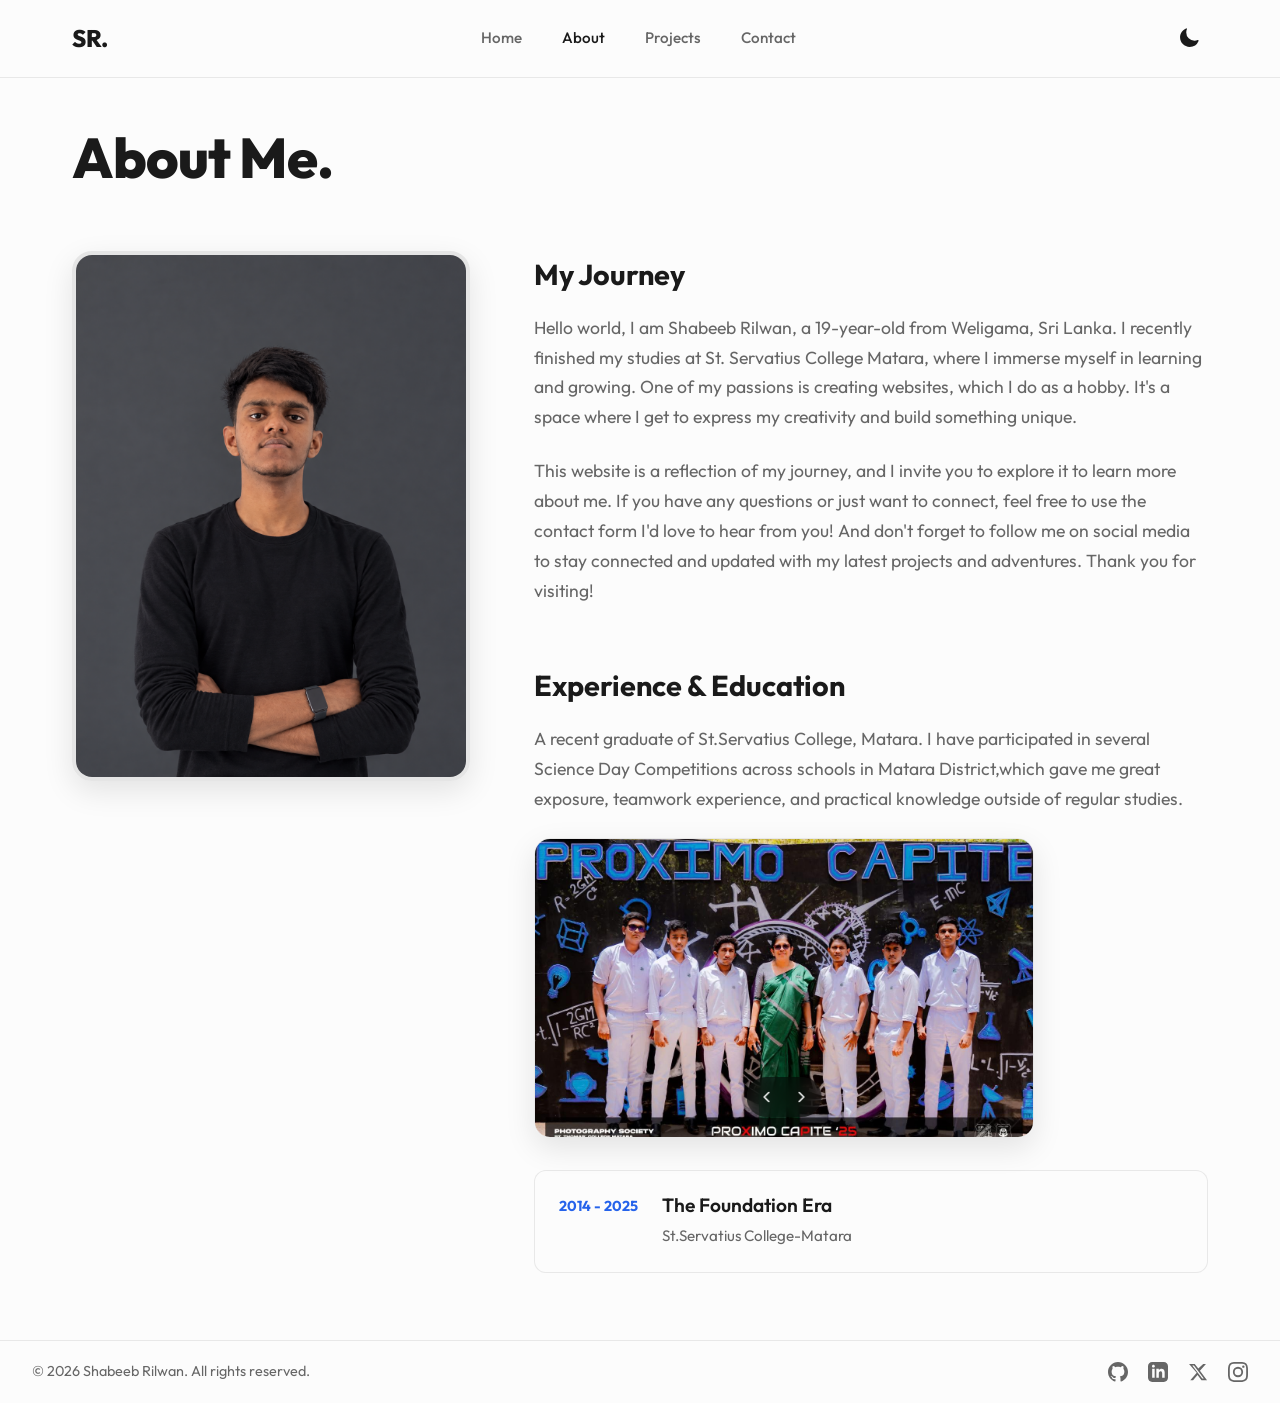
==== about.html @ 1819f598 "Update about.html" ====
<!doctype html>
<html lang="en" data-theme="dark">
  <head>
    <meta charset="UTF-8" />
    <meta name="viewport" content="width=device-width, initial-scale=1" />
    <title>About | Shabeeb</title>

    <!-- SEO -->
    <meta name="description" content="Learn about Alex Rivera — a full-stack developer and UX designer with a background in computer science, user experience, and product development." />
    <meta name="author" content="shabeeb" />
    <meta name="robots" content="index, follow" />
    <link rel="canonical" href="https://your-username.github.io/portfolio/about.html" />

    <!-- Open Graph -->
    <meta property="og:title" content="About " />
    <meta property="og:description" content="Learn about Alex Rivera — a full-stack developer and UX designer with a background in computer science and product development." />
    <meta property="og:type" content="website" />
    <meta property="og:url" content="https://your-username.github.io/portfolio/about.html" />

    <!-- Fonts -->
    <link rel="preconnect" href="https://fonts.googleapis.com" />
    <link rel="preconnect" href="https://fonts.gstatic.com" crossorigin />
    <link href="https://fonts.googleapis.com/css2?family=Outfit:wght@300;400;500;600;700;800&display=swap" rel="stylesheet" />

    <!-- Stylesheet -->
    <link rel="stylesheet" href="styles.css" />
  </head>
  <body>
    <nav class="navbar" id="navbar">
      <div class="nav-container">
        <a href="index.html" class="nav-brand">SR.</a>

        <div class="nav-links" id="nav-links">
          <a href="index.html" class="active">Home</a>
          <a href="about.html">About</a>
          <a href="projects.html">Projects</a>
          
          <a href="contact.html">Contact</a>
        </div>

        <div class="nav-controls">
          <button class="theme-toggle" id="theme-toggle" aria-label="Toggle Theme">
            <svg id="theme-icon" xmlns="http://www.w3.org/2000/svg" viewBox="0 0 24 24">
              <path
                d="M12 2.25a.75.75 0 0 1 .75.75v2.25a.75.75 0 0 1-1.5 0V3a.75.75 0 0 1 .75-.75ZM7.5 12a4.5 4.5 0 1 1 9 0 4.5 4.5 0 0 1-9 0ZM18.894 6.166a.75.75 0 0 0-1.06-1.06l-1.591 1.59a.75.75 0 1 0 1.06 1.061l1.591-1.59ZM21.75 12a.75.75 0 0 1-.75.75h-2.25a.75.75 0 0 1 0-1.5H21a.75.75 0 0 1 .75.75ZM17.834 18.894a.75.75 0 0 0 1.06-1.06l-1.59-1.591a.75.75 0 1 0-1.061 1.06l1.59 1.591ZM12 18.75a.75.75 0 0 1 .75.75V21a.75.75 0 0 1-1.5 0v-1.5a.75.75 0 0 1 .75-.75ZM6.166 18.894a.75.75 0 0 1-1.06-1.06l1.59-1.591a.75.75 0 1 1 1.061 1.06l-1.59 1.591ZM2.25 12a.75.75 0 0 1 .75-.75H5.25a.75.75 0 0 1 0 1.5H3a.75.75 0 0 1-.75-.75ZM6.166 6.166a.75.75 0 0 1 1.06-1.06l1.59 1.591a.75.75 0 1 1-1.061 1.06l-1.59-1.591Z"
              />
            </svg>
          </button>

          <button class="mobile-toggle" id="mobile-toggle" aria-label="Toggle Menu">
            <svg xmlns="http://www.w3.org/2000/svg" width="24" height="24" fill="none" viewBox="0 0 24 24" stroke="currentColor" stroke-width="2">
              <path stroke-linecap="round" stroke-linejoin="round" d="M4 6h16M4 12h16m-7 6h7" />
            </svg>
          </button>
        </div>
      </div>
    </nav>

    <main class="page-main">
      <div class="page-container">
        <h1 class="page-title">About Me.</h1>

        <div class="about-grid">
          <div class="about-image-col">
            <div class="image-stack">
              <img src="shabeeb.png" alt="shabeeb" class="stack-img main-img" loading="lazy" />
            </div>
          </div>

          <div class="about-text-col">
            <h2 class="section-heading">My Journey</h2>
            <p class="section-text">Hello world, I am Shabeeb Rilwan, a 19-year-old from Weligama, Sri Lanka. I recently finished my studies at St. Servatius College Matara, where I immerse myself in learning and growing. One of my passions is creating websites, which I do as a hobby. It's a space where I get to express my creativity and build something unique.</p>
            <p class="section-text"> This website is a reflection of my journey, and I invite you to explore it to learn more about me. If you have any questions or just want to connect, feel free to use the contact form I'd love to hear from you!
              And don't forget to follow me on social media to stay connected and updated with my latest projects and adventures. Thank you for visiting!</p>

            <h2 class="section-heading mt-2">Experience &amp; Education</h2>
            <p class="section-text">A recent graduate of St.Servatius College, Matara. I have participated in several Science Day Competitions across schools in Matara District,which gave me great exposure, teamwork experience, and practical knowledge outside of regular studies.</p>

            <div class="carousel" id="carousel">
              <div class="carousel-slides" id="carousel-slides">
                <img src="scl01.jpg" alt="Modern tech office workspace" class="carousel-slide" loading="lazy" />
                <img src="scl02.jpg" alt="Team collaboration and brainstorming" class="carousel-slide" loading="lazy" />
          
                
              </div>
              <div class="carousel-controls">
                <button class="carousel-btn" id="prev" aria-label="Previous Slide">
                  <svg xmlns="http://www.w3.org/2000/svg" width="24" height="24" viewBox="0 0 24 24" fill="none" stroke="currentColor" stroke-width="2" stroke-linecap="round" stroke-linejoin="round" data-lucide="chevron-left" aria-hidden="true" style="width: 18px; height: 18px" class="lucide lucide-chevron-left"><path d="m15 18-6-6 6-6"></path></svg>
                </button>
                <button class="carousel-btn" id="next" aria-label="Next Slide">
                  <svg xmlns="http://www.w3.org/2000/svg" width="24" height="24" viewBox="0 0 24 24" fill="none" stroke="currentColor" stroke-width="2" stroke-linecap="round" stroke-linejoin="round" data-lucide="chevron-right" aria-hidden="true" style="width: 18px; height: 18px" class="lucide lucide-chevron-right"><path d="m9 18 6-6-6-6"></path></svg>
                </button>
              </div>
            </div>

            <div class="experience-list">
              <div class="exp-item">
                <span class="exp-year">2014 - 2025</span>
                <div class="exp-details">
                  <h3>The Foundation Era</h3>
                  <p>St.Servatius College-Matara</p>
                </div>
              </div>
              
            </div>

           
        </div>
      </div>
    </main>

    <footer>
      <div class="footer-left">&copy; <span id="year">2026</span> Shabeeb Rilwan. All rights reserved.</div>
      <div class="socials">
        <a href="https://github.com/your-username" target="_blank" rel="noopener noreferrer" aria-label="GitHub">
          <svg xmlns="http://www.w3.org/2000/svg" width="20" height="20" viewBox="0 0 24 24" fill="currentColor">
            <path
              d="M12 0c-6.626 0-12 5.373-12 12 0 5.302 3.438 9.8 8.207 11.387.599.111.793-.261.793-.577v-2.234c-3.338.726-4.033-1.416-4.033-1.416-.546-1.387-1.333-1.756-1.333-1.756-1.089-.745.083-.729.083-.729 1.205.084 1.839 1.237 1.839 1.237 1.07 1.834 2.807 1.304 3.492.997.107-.775.418-1.305.762-1.604-2.665-.305-5.467-1.334-5.467-5.931 0-1.311.469-2.381 1.236-3.221-.124-.303-.535-1.524.117-3.176 0 0 1.008-.322 3.301 1.23.957-.266 1.983-.399 3.003-.404 1.02.005 2.047.138 3.006.404 2.291-1.552 3.297-1.23 3.297-1.23.653 1.653.242 2.874.118 3.176.77.84 1.235 1.911 1.235 3.221 0 4.609-2.807 5.624-5.479 5.921.43.372.823 1.102.823 2.222v3.293c0 .319.192.694.801.576 4.765-1.589 8.199-6.086 8.199-11.386 0-6.627-5.373-12-12-12z"
            />
          </svg>
        </a>
        <a href="https://www.linkedin.com/in/your-username/" target="_blank" rel="noopener noreferrer" aria-label="LinkedIn">
          <svg xmlns="http://www.w3.org/2000/svg" width="20" height="20" viewBox="0 0 24 24" fill="currentColor"><path d="M19 0h-14c-2.761 0-5 2.239-5 5v14c0 2.761 2.239 5 5 5h14c2.762 0 5-2.239 5-5v-14c0-2.761-2.238-5-5-5zm-11 19h-3v-11h3v11zm-1.5-12.268c-.966 0-1.75-.79-1.75-1.764s.784-1.764 1.75-1.764 1.75.79 1.75 1.764-.783 1.764-1.75 1.764zm13.5 12.268h-3v-5.604c0-3.368-4-3.113-4 0v5.604h-3v-11h3v1.765c1.396-2.586 7-2.777 7 2.476v6.759z" /></svg>
        </a>
        <a href="https://twitter.com/your-username" target="_blank" rel="noopener noreferrer" aria-label="Twitter / X">
          <svg xmlns="http://www.w3.org/2000/svg" width="20" height="20" viewBox="0 0 24 24" fill="currentColor"><path d="M18.244 2.25h3.308l-7.227 8.26 8.502 11.24H16.17l-4.714-6.231-5.401 6.231H2.741l7.73-8.835L1.254 2.25H8.08l4.259 5.622 5.905-5.622Zm-1.161 17.52h1.833L7.084 4.126H5.117z" /></svg>
        </a>
        <a href="https://instagram.com/shabeeb_.x26" target="_blank" rel="noopener noreferrer" aria-label="Instagram">
          <svg xmlns="http://www.w3.org/2000/svg" width="20" height="20" viewBox="0 0 24 24" fill="currentColor">
            <path
              d="M12 2.163c3.204 0 3.584.012 4.85.07 3.252.148 4.771 1.691 4.919 4.919.058 1.265.069 1.645.069 4.849 0 3.205-.012 3.584-.069 4.849-.149 3.225-1.664 4.771-4.919 4.919-1.266.058-1.644.07-4.85.07-3.204 0-3.584-.012-4.849-.07-3.26-.149-4.771-1.699-4.919-4.92-.058-1.265-.07-1.644-.07-4.849 0-3.204.013-3.583.07-4.849.149-3.227 1.664-4.771 4.919-4.919 1.266-.057 1.645-.069 4.849-.069zM12 0C8.741 0 8.333.014 7.053.072 2.695.272.273 2.69.073 7.052.014 8.333 0 8.741 0 12c0 3.259.014 3.668.072 4.948.2 4.358 2.618 6.78 6.98 6.98C8.333 23.986 8.741 24 12 24c3.259 0 3.668-.014 4.948-.072 4.354-.2 6.782-2.618 6.979-6.98.059-1.28.073-1.689.073-4.948 0-3.259-.014-3.667-.072-4.947-.196-4.354-2.617-6.78-6.979-6.98C15.668.014 15.259 0 12 0zm0 5.838a6.162 6.162 0 1 0 0 12.324 6.162 6.162 0 0 0 0-12.324zM12 16a4 4 0 1 1 0-8 4 4 0 0 1 0 8zm6.406-11.845a1.44 1.44 0 1 0 0 2.881 1.44 1.44 0 0 0 0-2.881z"
            />
          </svg>
        </a>
      </div>
    </footer>

    <script src="scripts.js"></script>
  </body>
</html>
---- styles.css ----
:root {
  /* Light Theme */
  --bg-color: #fcfcfc;
  --text-main: #1a1a1a;
  --text-muted: #666666;
  --accent: #2563eb;
  --nav-bg: rgba(252, 252, 252, 0.85);
  --nav-border: rgba(0, 0, 0, 0.08);
  --card-bg: #fff;
  --btn-bg: #1a1a1a;
  --btn-text: #ffffff;
  --btn-hover: #333333;
  --btn-sec-bg: transparent;
  --btn-sec-text: #1a1a1a;
  --btn-sec-border: #e5e5e5;
  --btn-sec-hover: #f5f5f5;
}

[data-theme="dark"] {
  /* Dark Theme */
  --bg-color: #0d0d0d;
  --text-main: #f2f2f2;
  --text-muted: #a1a1aa;
  --accent: #60a5fa;
  --nav-bg: rgba(13, 13, 13, 0.85);
  --nav-border: rgba(255, 255, 255, 0.08);
  --card-bg: #161616;
  --btn-bg: #f2f2f2;
  --btn-text: #0d0d0d;
  --btn-hover: #d4d4d4;
  --btn-sec-bg: transparent;
  --btn-sec-text: #f2f2f2;
  --btn-sec-border: #333333;
  --btn-sec-hover: #1a1a1a;
}

* {
  margin: 0;
  padding: 0;
  box-sizing: border-box;
}

body {
  font-family: "Outfit", sans-serif;
  background-color: var(--bg-color);
  color: var(--text-main);
  line-height: 1.6;
  transition:
    background-color 0.4s ease,
    color 0.4s ease;
  min-height: 100vh;
  display: flex;
  flex-direction: column;
}

::selection {
  background: var(--accent);
  color: #fff;
}

/* Navigation */
.navbar {
  position: sticky;
  top: 0;
  width: 100%;
  background: var(--nav-bg);
  backdrop-filter: blur(12px);
  -webkit-backdrop-filter: blur(12px);
  border-bottom: 1px solid var(--nav-border);
  z-index: 1000;
  transition:
    background 0.4s ease,
    border-color 0.4s ease,
    padding 0.3s ease;
}

.nav-container {
  width: 100%;
  max-width: 1200px;
  margin: 0 auto;
  padding: 1.2rem 2rem;
  display: flex;
  justify-content: space-between;
  align-items: center;
}

.nav-brand {
  font-size: 1.5rem;
  font-weight: 800;
  letter-spacing: -0.5px;
  text-decoration: none;
  color: var(--text-main);
}

.nav-links {
  display: flex;
  gap: 2.5rem;
  align-items: center;
}

.nav-links a {
  text-decoration: none;
  color: var(--text-muted);
  font-weight: 500;
  font-size: 0.95rem;
  transition: color 0.3s ease;
  position: relative;
}

.nav-links a:hover,
.nav-links a.active {
  color: var(--text-main);
}

.nav-controls {
  display: flex;
  align-items: center;
  gap: 1rem;
}

/* Theme Toggle */
.theme-toggle {
  background: none;
  border: none;
  color: var(--text-main);
  cursor: pointer;
  display: flex;
  align-items: center;
  justify-content: center;
  padding: 0.5rem;
  border-radius: 50%;
  transition:
    background-color 0.3s ease,
    transform 0.3s ease;
}

.theme-toggle:hover {
  background-color: var(--nav-border);
  transform: scale(1.05);
}

.theme-toggle svg {
  width: 22px;
  height: 22px;
  fill: currentColor;
}

.mobile-toggle {
  display: none;
  background: none;
  border: none;
  color: var(--text-main);
  cursor: pointer;
  padding: 0.5rem;
}

/* Main Content (Hero) */
main {
  flex: 1;
  display: flex;
  align-items: center;
  justify-content: center;
}

.hero {
  max-width: 1200px;
  padding: 1.2rem 2rem;
  width: 100%;
  display: flex;
  align-items: center;
  justify-content: space-between;
  gap: 4rem;
  text-align: left;
  animation: fadeUp 1s cubic-bezier(0.16, 1, 0.3, 1) forwards;
  opacity: 0;
  transform: translateY(30px);
}

.hero-content {
  flex: 1;
  max-width: 600px;
}

.hero-image-wrapper {
  flex: 1;
  display: flex;
  justify-content: center;
  align-items: center;
  position: relative;
}

.hero-image {
  width: 100%;
  max-width: 400px;
  height: 400px;
  object-fit: cover;
  border-radius: 60% 40% 30% 70% / 60% 30% 70% 40%;
  box-shadow: 0 25px 50px -12px rgba(0, 0, 0, 0.25);
  border: 4px solid var(--btn-sec-border);
  animation: blob-morph 12s ease-in-out infinite;
  transition:
    transform 0.4s ease,
    border-color 0.4s ease;
}

.hero-image:hover {
  transform: translateY(-10px) scale(1.02);
  border-color: var(--accent);
}

@keyframes blob-morph {
  0%,
  100% {
    border-radius: 60% 40% 30% 70% / 60% 30% 70% 40%;
  }
  33% {
    border-radius: 30% 60% 70% 40% / 50% 60% 30% 60%;
  }
  66% {
    border-radius: 73% 27% 41% 59% / 40% 58% 42% 50%;
  }
}

.hero-subtitle {
  font-size: 0.9rem;
  font-weight: 600;
  color: var(--accent);
  margin-bottom: 1rem;
  letter-spacing: 2px;
  text-transform: uppercase;
  display: block;
}

.hero-title {
  font-size: 4.5rem;
  font-weight: 700;
  line-height: 1.1;
  margin-bottom: 1.5rem;
  letter-spacing: -1.5px;
  color: var(--text-main);
}

.hero-desc {
  font-size: 1.25rem;
  color: var(--text-muted);
  max-width: 650px;
  margin-bottom: 2.5rem;
  line-height: 1.7;
}

.hero-actions {
  display: flex;
  gap: 1rem;
  align-items: center;
}

.btn-primary,
.btn-secondary {
  display: inline-flex;
  align-items: center;
  gap: 0.5rem;
  cursor: pointer;
  padding: 0.85rem 2rem;
  border-radius: 50px;
  text-decoration: none;
  font-weight: 600;
  font-size: 1rem;
  transition: all 0.3s ease;
}

.btn-primary {
  background-color: var(--btn-bg);
  color: var(--btn-text);
  border: 1px solid var(--btn-bg);
}

.btn-primary:hover {
  background-color: var(--btn-hover);
  border-color: var(--btn-hover);
  transform: translateY(-2px);
  box-shadow: 0 10px 20px rgba(0, 0, 0, 0.1);
}

.btn-primary svg {
  transition: transform 0.3s ease;
}

.btn-primary:hover svg {
  transform: translateX(5px);
}

.btn-secondary {
  background-color: var(--btn-sec-bg);
  color: var(--btn-sec-text);
  border: 1px solid var(--btn-sec-border);
}

.btn-secondary:hover {
  background-color: var(--btn-sec-hover);
  border-color: var(--text-muted);
  transform: translateY(-2px);
}

/* Footer */
footer {
  padding: 1.2rem 2rem;
  display: flex;
  justify-content: space-between;
  align-items: center;
  border-top: 1px solid var(--nav-border);
  font-size: 0.9rem;
  color: var(--text-muted);
}

.socials {
  display: flex;
  gap: 1.25rem;
}

.socials a {
  color: var(--text-muted);
  transition:
    color 0.3s ease,
    transform 0.3s ease;
  display: flex;
}

.socials a:hover {
  color: var(--text-main);
  transform: translateY(-2px);
}

/* Page Shared Layout */
.page-main {
  padding: 1rem 0;
}

.page-container {
  max-width: 1200px;
  width: 100%;
  margin: 0 auto;
  padding: 1.2rem 2rem;
  animation: fadeUp 1s cubic-bezier(0.16, 1, 0.3, 1) forwards;
  opacity: 0;
  transform: translateY(30px);
}

.page-title {
  font-size: 3.5rem;
  font-weight: 800;
  margin-bottom: 3rem;
  letter-spacing: -1px;
}

.section-heading {
  font-size: 1.8rem;
  font-weight: 700;
  margin-bottom: 1rem;
  color: var(--text-main);
  position: relative;
  display: inline-block;
}

.section-heading.mt-2 {
  margin-top: 2rem;
}

.section-text {
  font-size: 1.1rem;
  color: var(--text-muted);
  margin-bottom: 1.5rem;
  line-height: 1.7;
}

.text-link {
  color: var(--accent);
  text-decoration: none;
  font-weight: 500;
  transition: color 0.3s ease;
}

.text-link:hover {
  color: var(--text-main);
  text-decoration: underline;
}

/* About Page Specific Layout */
.about-grid {
  display: flex;
  gap: 4rem;
  align-items: flex-start;
}

.about-image-col {
  flex: 0 0 35%;
  position: sticky;
  top: 8rem;
}

.about-text-col {
  flex: 1;
}

.image-stack {
  position: relative;
  width: 100%;
  aspect-ratio: 3/4;
}

.stack-img {
  width: 100%;
  height: 100%;
  object-fit: cover;
  border-radius: 20px;
  box-shadow: 0 10px 30px rgba(0, 0, 0, 0.1);
  border: 4px solid var(--btn-sec-border);
  transition: transform 0.3s ease;
}

.stack-img:hover {
  transform: scale(1.02);
}

.experience-list {
  display: flex;
  flex-direction: column;
  gap: 1.5rem;
  margin-top: 1rem;
  margin-bottom: 2rem;
}

.exp-item {
  display: flex;
  gap: 1.5rem;
  padding: 1.5rem;
  background-color: var(--nav-bg);
  border: 1px solid var(--nav-border);
  border-radius: 12px;
  transition:
    transform 0.3s ease,
    box-shadow 0.3s ease;
}

.exp-item:hover {
  transform: translateY(-3px);
  box-shadow: 0 5px 15px rgba(0, 0, 0, 0.05);
  border-color: var(--nav-border);
}

.exp-year {
  font-weight: 700;
  color: var(--accent);
  font-size: 0.9rem;
  white-space: nowrap;
}

.exp-details h3 {
  font-size: 1.2rem;
  font-weight: 600;
  margin-bottom: 0.2rem;
  margin-top: -0.3rem;
  color: var(--text-main);
}

.exp-details p {
  color: var(--text-muted);
  font-size: 0.95rem;
}

/* Projects Page Layout */
.projects-grid {
  display: grid;
  grid-template-columns: repeat(auto-fill, minmax(300px, 1fr));
  gap: 2.5rem;
  margin-top: 1rem;
}

.project-card {
  background: var(--card-bg);
  border: 1px solid var(--nav-border);
  border-radius: 20px;
  overflow: hidden;
  display: flex;
  flex-direction: column;
  box-shadow: 0 3px 6px rgba(0, 0, 0, 0.05);
  transition:
    transform 0.4s ease,
    box-shadow 0.4s ease,
    border-color 0.4s ease;
}

.project-card:hover {
  transform: translateY(-8px);
  box-shadow: 0 15px 35px rgba(0, 0, 0, 0.1);
  border-color: var(--accent);
}

.project-img-wrapper {
  position: relative;
  width: 100%;
  aspect-ratio: 16/10;
  overflow: hidden;
}

.project-img {
  width: 100%;
  height: 100%;
  object-fit: cover;
  transition: transform 0.6s ease;
}

.project-card:hover .project-img {
  transform: scale(1.05);
}

.project-overlay {
  position: absolute;
  top: 0;
  left: 0;
  width: 100%;
  height: 100%;
  background: rgba(0, 0, 0, 0.65);
  display: flex;
  align-items: center;
  justify-content: center;
  opacity: 0;
  transition: opacity 0.3s ease;
  backdrop-filter: blur(2px);
  -webkit-backdrop-filter: blur(2px);
}

.project-card:hover .project-overlay {
  opacity: 1;
}

.overlay-btn {
  background: var(--bg-color);
  color: var(--text-main);
  padding: 0.75rem 1.5rem;
  border-radius: 30px;
  font-weight: 600;
  display: flex;
  align-items: center;
  gap: 0.5rem;
  transform: translateY(20px);
  transition:
    transform 0.3s ease,
    background 0.3s ease,
    color 0.3s ease;
  text-decoration: none;
}

.project-card:hover .overlay-btn {
  transform: translateY(0);
}

.overlay-btn:hover {
  background: var(--accent);
  color: #fff;
}

.project-status-overlay {
  background: rgba(0, 0, 0, 0.5);
  color: #fff;
  padding: 0.75rem 1.5rem;
  border-radius: 30px;
  font-weight: 600;
  transform: translateY(20px);
  transition: transform 0.3s ease;
  display: inline-block;
}

.project-card:hover .project-status-overlay {
  transform: translateY(0);
}

.project-info {
  padding: 1.5rem;
  display: flex;
  flex-direction: column;
  flex: 1;
}

.project-title {
  font-size: 1.4rem;
  font-weight: 700;
  margin-bottom: 0.8rem;
  color: var(--text-main);
  line-height: 1.3;
}

.project-desc {
  font-size: 1rem;
  color: var(--text-muted);
  margin-bottom: 1.5rem;
  flex: 1;
}

.project-tags {
  display: flex;
  flex-wrap: wrap;
  gap: 0.5rem;
  margin-top: auto;
}

.tag {
  background: var(--btn-sec-border);
  border: 1px solid var(--nav-border);
  padding: 0.25rem 0.75rem;
  border-radius: 20px;
  font-size: 0.8rem;
  font-weight: 500;
  color: var(--text-main);
}

/* Carousel */
.carousel {
  position: relative;
  width: 100%;
  max-width: 500px;
  height: 300px;
  border-radius: 16px;
  overflow: hidden;
  box-shadow: 0 10px 30px rgba(0, 0, 0, 0.1);
  margin-bottom: 2rem;
  border: 1px solid var(--nav-border);
}

.carousel-slides {
  position: relative;
  width: 100%;
  height: 100%;
}

.carousel-slide {
  position: absolute;
  inset: 0;
  width: 100%;
  height: 100%;
  object-fit: cover;
  opacity: 0;
  transition: opacity 0.5s ease;
  pointer-events: none;
}

.carousel-slide.active {
  opacity: 1;
  pointer-events: auto;
}

.carousel-controls {
  position: absolute;
  bottom: 20px;
  left: 50%;
  transform: translateX(-50%);
  display: flex;
  gap: 5px;
  z-index: 10;
  background: rgba(0, 0, 0, 0.5);
  padding: 5px;
  border-radius: 50px;
  backdrop-filter: blur(10px);
}

.carousel-btn {
  background: none;
  border: none;
  color: white;
  cursor: pointer;
  display: flex;
  align-items: center;
  justify-content: center;
  width: 30px;
  height: 30px;
  border-radius: 50%;
  transition: all 0.3s ease;
}

.carousel-btn:hover {
  background: rgba(255, 255, 255, 0.2);
}

/* Resume Layout */
.resume-container {
  width: 100%;
  aspect-ratio: 8.5/11;
  max-width: 800px;
  background: var(--nav-bg);
  border: 1px solid var(--nav-border);
  border-radius: 20px;
  overflow: hidden;
  margin: 0 auto 1.5rem;
  box-shadow: 0 15px 35px rgba(0, 0, 0, 0.1);
}

.resume-frame {
  width: 100%;
  height: 100%;
  border: none;
}

.updated-note {
  font-size: 0.9rem;
  color: var(--text-muted);
}

/* Contact Layout */
.contact-page .page-title {
  margin-bottom: 0;
}

.contact-page .section-text {
  margin-bottom: 3rem;
}

.contact-grid {
  display: grid;
  grid-template-columns: 1fr 1fr;
  gap: 4rem;
  align-items: flex-start;
}

.contact-info {
  display: flex;
  flex-direction: column;
}

.info-items {
  display: flex;
  flex-direction: column;
  gap: 1.5rem;
}

.info-item {
  display: flex;
  align-items: center;
  gap: 1.5rem;
  padding: 1.5rem;
  background: var(--nav-bg);
  border: 1px solid var(--nav-border);
  border-radius: 16px;
  text-decoration: none;
  transition:
    transform 0.3s cubic-bezier(0.16, 1, 0.3, 1),
    box-shadow 0.3s ease,
    border-color 0.3s ease;
}

.text-link-card.info-item:hover {
  transform: translateY(-5px);
  box-shadow: 0 15px 35px rgba(0, 0, 0, 0.1);
  border-color: var(--accent);
}

.text-link-card.info-item:hover .info-icon {
  background: var(--accent);
  color: #fff;
}

.info-icon {
  width: 55px;
  height: 55px;
  border-radius: 50%;
  background: var(--btn-sec-border);
  display: flex;
  align-items: center;
  justify-content: center;
  color: var(--accent);
  flex-shrink: 0;
  transition:
    background 0.3s ease,
    color 0.3s ease;
}

.info-details h3 {
  font-size: 1.1rem;
  font-weight: 700;
  margin-bottom: 0.2rem;
  color: var(--text-main);
}

.info-details p {
  color: var(--text-muted);
  font-size: 0.95rem;
}

.contact-card {
  background: var(--card-bg);
  border: 1px solid var(--nav-border);
  border-radius: 20px;
  padding: 2.5rem;
  box-shadow: 0 10px 30px rgba(0, 0, 0, 0.05);
  text-align: left;
}

.form-group {
  margin-bottom: 1.5rem;
}

.form-group label {
  display: block;
  margin-bottom: 0.5rem;
  font-weight: 600;
  color: var(--text-main);
}

.form-control {
  width: 100%;
  padding: 1rem;
  border-radius: 12px;
  border: 1px solid var(--nav-border);
  background: var(--bg-color);
  color: var(--text-main);
  font-family: inherit;
  font-size: 1rem;
  transition:
    border-color 0.3s ease,
    box-shadow 0.3s ease;
}

.form-control:focus {
  outline: none;
  border-color: var(--accent);
  box-shadow: 0 0 0 3px rgba(37, 99, 235, 0.1);
}

.w-100 {
  width: 100%;
  justify-content: center;
}

.form-status {
  margin-top: 1rem;
  text-align: center;
  font-size: 0.95rem;
  font-weight: 500;
}

.form-status.success {
  color: #10b981;
}

.form-status.error {
  color: #ef4444;
}

/* Animations */
@keyframes fadeUp {
  to {
    opacity: 1;
    transform: translateY(0);
  }
}

/* Responsive */
@media (max-width: 992px) {
  .hero {
    flex-direction: column-reverse;
    text-align: center;
    gap: 3rem;
    padding-block: 4rem;
  }

  .hero-content {
    display: flex;
    flex-direction: column;
    align-items: center;
  }

  .hero-actions {
    align-items: center;
  }

  .contact-grid {
    grid-template-columns: 1fr;
    gap: 2.5rem;
  }
}

@media (max-width: 768px) {
  .navbar .nav-container {
    padding: 1rem 5%;
  }

  .nav-links {
    display: flex;
    position: fixed;
    top: 0;
    left: 0;
    width: 100%;
    height: 100vh;
    background: rgba(252, 252, 252, 1);
    flex-direction: column;
    justify-content: center;
    align-items: center;
    padding: 0;
    border: none;
    gap: 2.5rem;
    opacity: 0;
    pointer-events: none;
    transition: opacity 0.4s ease;
    z-index: 900;
  }

  [data-theme="dark"] .nav-links {
    background: rgba(13, 13, 13, 1);
  }

  .nav-links.active {
    opacity: 1;
    pointer-events: auto;
  }

  .nav-links a {
    font-size: 2rem;
    font-weight: 700;
    font-family: inherit;
    color: var(--text-muted);
    transition:
      color 0.3s ease,
      transform 0.3s ease;
  }

  .nav-links a:hover,
  .nav-links a.active {
    color: var(--text-main);
    transform: translateX(10px);
  }

  .mobile-toggle {
    display: block;
    z-index: 999;
  }

  .hero-title {
    font-size: 3rem;
  }

  .hero-desc {
    font-size: 1.1rem;
  }

  .hero-actions {
    flex-direction: column;
    align-items: center;
  }

  .hero-image {
    max-width: 250px;
    height: 250px;
  }

  footer {
    flex-direction: column-reverse;
    gap: 1.5rem;
    text-align: center;
  }

  .about-grid {
    flex-direction: column;
    gap: 2rem;
  }

  .about-image-col {
    position: static;
    max-width: 400px;
    margin: 0 auto;
  }

  .exp-item {
    flex-direction: column;
    gap: 0.5rem;
  }

  .projects-grid {
    grid-template-columns: 1fr;
    gap: 1.5rem;
  }
}
.Hire{
  text-decoration: none;
  color: #fff;
}
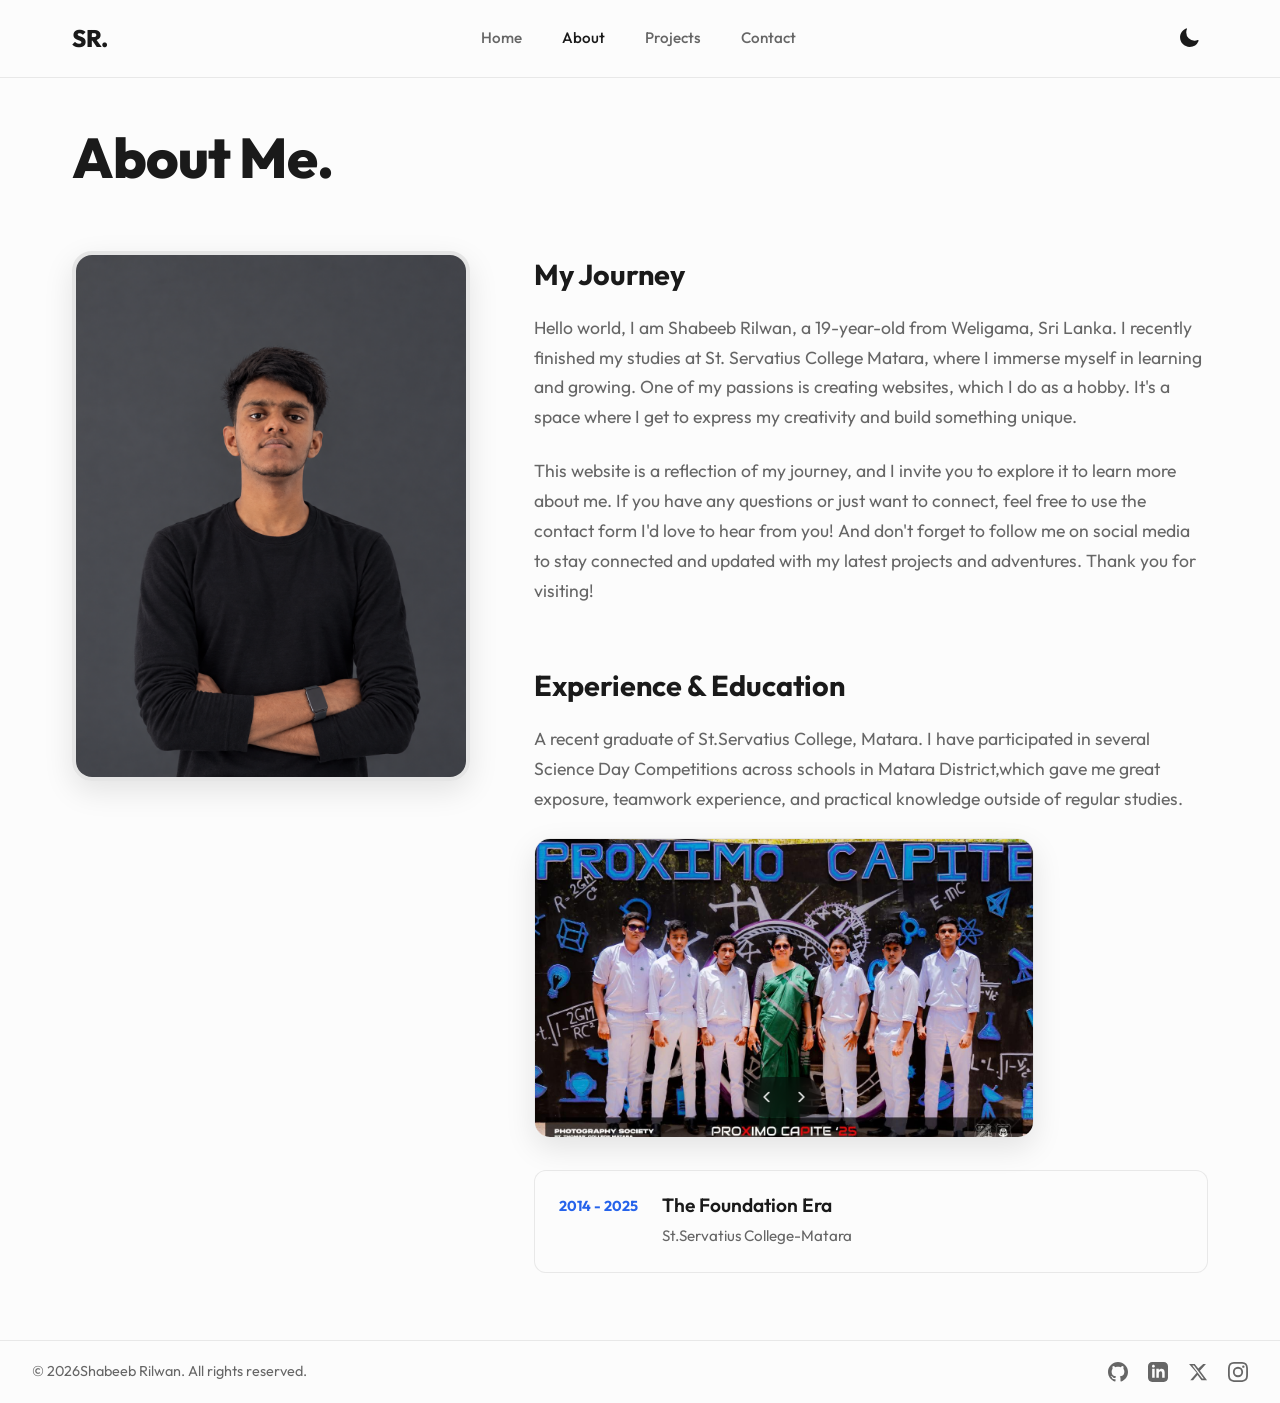
==== commit f2531356: "Update about.html" ====
--- a/about.html
+++ b/about.html
@@ -1,140 +1 @@
-<!doctype html>
-<html lang="en" data-theme="dark">
-  <head>
-    <meta charset="UTF-8" />
-    <meta name="viewport" content="width=device-width, initial-scale=1" />
-    <title>About | Shabeeb</title>
-
-    <!-- SEO -->
-    <meta name="description" content="Learn about Alex Rivera — a full-stack developer and UX designer with a background in computer science, user experience, and product development." />
-    <meta name="author" content="shabeeb" />
-    <meta name="robots" content="index, follow" />
-    <link rel="canonical" href="https://your-username.github.io/portfolio/about.html" />
-
-    <!-- Open Graph -->
-    <meta property="og:title" content="About " />
-    <meta property="og:description" content="Learn about Alex Rivera — a full-stack developer and UX designer with a background in computer science and product development." />
-    <meta property="og:type" content="website" />
-    <meta property="og:url" content="https://your-username.github.io/portfolio/about.html" />
-
-    <!-- Fonts -->
-    <link rel="preconnect" href="https://fonts.googleapis.com" />
-    <link rel="preconnect" href="https://fonts.gstatic.com" crossorigin />
-    <link href="https://fonts.googleapis.com/css2?family=Outfit:wght@300;400;500;600;700;800&display=swap" rel="stylesheet" />
-
-    <!-- Stylesheet -->
-    <link rel="stylesheet" href="styles.css" />
-  </head>
-  <body>
-    <nav class="navbar" id="navbar">
-      <div class="nav-container">
-        <a href="index.html" class="nav-brand">SR.</a>
-
-        <div class="nav-links" id="nav-links">
-          <a href="index.html" class="active">Home</a>
-          <a href="about.html">About</a>
-          <a href="projects.html">Projects</a>
-          
-          <a href="contact.html">Contact</a>
-        </div>
-
-        <div class="nav-controls">
-          <button class="theme-toggle" id="theme-toggle" aria-label="Toggle Theme">
-            <svg id="theme-icon" xmlns="http://www.w3.org/2000/svg" viewBox="0 0 24 24">
-              <path
-                d="M12 2.25a.75.75 0 0 1 .75.75v2.25a.75.75 0 0 1-1.5 0V3a.75.75 0 0 1 .75-.75ZM7.5 12a4.5 4.5 0 1 1 9 0 4.5 4.5 0 0 1-9 0ZM18.894 6.166a.75.75 0 0 0-1.06-1.06l-1.591 1.59a.75.75 0 1 0 1.06 1.061l1.591-1.59ZM21.75 12a.75.75 0 0 1-.75.75h-2.25a.75.75 0 0 1 0-1.5H21a.75.75 0 0 1 .75.75ZM17.834 18.894a.75.75 0 0 0 1.06-1.06l-1.59-1.591a.75.75 0 1 0-1.061 1.06l1.59 1.591ZM12 18.75a.75.75 0 0 1 .75.75V21a.75.75 0 0 1-1.5 0v-1.5a.75.75 0 0 1 .75-.75ZM6.166 18.894a.75.75 0 0 1-1.06-1.06l1.59-1.591a.75.75 0 1 1 1.061 1.06l-1.59 1.591ZM2.25 12a.75.75 0 0 1 .75-.75H5.25a.75.75 0 0 1 0 1.5H3a.75.75 0 0 1-.75-.75ZM6.166 6.166a.75.75 0 0 1 1.06-1.06l1.59 1.591a.75.75 0 1 1-1.061 1.06l-1.59-1.591Z"
-              />
-            </svg>
-          </button>
-
-          <button class="mobile-toggle" id="mobile-toggle" aria-label="Toggle Menu">
-            <svg xmlns="http://www.w3.org/2000/svg" width="24" height="24" fill="none" viewBox="0 0 24 24" stroke="currentColor" stroke-width="2">
-              <path stroke-linecap="round" stroke-linejoin="round" d="M4 6h16M4 12h16m-7 6h7" />
-            </svg>
-          </button>
-        </div>
-      </div>
-    </nav>
-
-    <main class="page-main">
-      <div class="page-container">
-        <h1 class="page-title">About Me.</h1>
-
-        <div class="about-grid">
-          <div class="about-image-col">
-            <div class="image-stack">
-              <img src="shabeeb.png" alt="shabeeb" class="stack-img main-img" loading="lazy" />
-            </div>
-          </div>
-
-          <div class="about-text-col">
-            <h2 class="section-heading">My Journey</h2>
-            <p class="section-text">Hello world, I am Shabeeb Rilwan, a 19-year-old from Weligama, Sri Lanka. I recently finished my studies at St. Servatius College Matara, where I immerse myself in learning and growing. One of my passions is creating websites, which I do as a hobby. It's a space where I get to express my creativity and build something unique.</p>
-            <p class="section-text"> This website is a reflection of my journey, and I invite you to explore it to learn more about me. If you have any questions or just want to connect, feel free to use the contact form I'd love to hear from you!
-              And don't forget to follow me on social media to stay connected and updated with my latest projects and adventures. Thank you for visiting!</p>
-
-            <h2 class="section-heading mt-2">Experience &amp; Education</h2>
-            <p class="section-text">A recent graduate of St.Servatius College, Matara. I have participated in several Science Day Competitions across schools in Matara District,which gave me great exposure, teamwork experience, and practical knowledge outside of regular studies.</p>
-
-            <div class="carousel" id="carousel">
-              <div class="carousel-slides" id="carousel-slides">
-                <img src="scl01.jpg" alt="Modern tech office workspace" class="carousel-slide" loading="lazy" />
-                <img src="scl02.jpg" alt="Team collaboration and brainstorming" class="carousel-slide" loading="lazy" />
-          
-                
-              </div>
-              <div class="carousel-controls">
-                <button class="carousel-btn" id="prev" aria-label="Previous Slide">
-                  <svg xmlns="http://www.w3.org/2000/svg" width="24" height="24" viewBox="0 0 24 24" fill="none" stroke="currentColor" stroke-width="2" stroke-linecap="round" stroke-linejoin="round" data-lucide="chevron-left" aria-hidden="true" style="width: 18px; height: 18px" class="lucide lucide-chevron-left"><path d="m15 18-6-6 6-6"></path></svg>
-                </button>
-                <button class="carousel-btn" id="next" aria-label="Next Slide">
-                  <svg xmlns="http://www.w3.org/2000/svg" width="24" height="24" viewBox="0 0 24 24" fill="none" stroke="currentColor" stroke-width="2" stroke-linecap="round" stroke-linejoin="round" data-lucide="chevron-right" aria-hidden="true" style="width: 18px; height: 18px" class="lucide lucide-chevron-right"><path d="m9 18 6-6-6-6"></path></svg>
-                </button>
-              </div>
-            </div>
-
-            <div class="experience-list">
-              <div class="exp-item">
-                <span class="exp-year">2014 - 2025</span>
-                <div class="exp-details">
-                  <h3>The Foundation Era</h3>
-                  <p>St.Servatius College-Matara</p>
-                </div>
-              </div>
-              
-            </div>
-
-           
-        </div>
-      </div>
-    </main>
-
-    <footer>
-      <div class="footer-left">&copy; <span id="year">2026</span> Shabeeb Rilwan. All rights reserved.</div>
-      <div class="socials">
-        <a href="https://github.com/your-username" target="_blank" rel="noopener noreferrer" aria-label="GitHub">
-          <svg xmlns="http://www.w3.org/2000/svg" width="20" height="20" viewBox="0 0 24 24" fill="currentColor">
-            <path
-              d="M12 0c-6.626 0-12 5.373-12 12 0 5.302 3.438 9.8 8.207 11.387.599.111.793-.261.793-.577v-2.234c-3.338.726-4.033-1.416-4.033-1.416-.546-1.387-1.333-1.756-1.333-1.756-1.089-.745.083-.729.083-.729 1.205.084 1.839 1.237 1.839 1.237 1.07 1.834 2.807 1.304 3.492.997.107-.775.418-1.305.762-1.604-2.665-.305-5.467-1.334-5.467-5.931 0-1.311.469-2.381 1.236-3.221-.124-.303-.535-1.524.117-3.176 0 0 1.008-.322 3.301 1.23.957-.266 1.983-.399 3.003-.404 1.02.005 2.047.138 3.006.404 2.291-1.552 3.297-1.23 3.297-1.23.653 1.653.242 2.874.118 3.176.77.84 1.235 1.911 1.235 3.221 0 4.609-2.807 5.624-5.479 5.921.43.372.823 1.102.823 2.222v3.293c0 .319.192.694.801.576 4.765-1.589 8.199-6.086 8.199-11.386 0-6.627-5.373-12-12-12z"
-            />
-          </svg>
-        </a>
-        <a href="https://www.linkedin.com/in/your-username/" target="_blank" rel="noopener noreferrer" aria-label="LinkedIn">
-          <svg xmlns="http://www.w3.org/2000/svg" width="20" height="20" viewBox="0 0 24 24" fill="currentColor"><path d="M19 0h-14c-2.761 0-5 2.239-5 5v14c0 2.761 2.239 5 5 5h14c2.762 0 5-2.239 5-5v-14c0-2.761-2.238-5-5-5zm-11 19h-3v-11h3v11zm-1.5-12.268c-.966 0-1.75-.79-1.75-1.764s.784-1.764 1.75-1.764 1.75.79 1.75 1.764-.783 1.764-1.75 1.764zm13.5 12.268h-3v-5.604c0-3.368-4-3.113-4 0v5.604h-3v-11h3v1.765c1.396-2.586 7-2.777 7 2.476v6.759z" /></svg>
-        </a>
-        <a href="https://twitter.com/your-username" target="_blank" rel="noopener noreferrer" aria-label="Twitter / X">
-          <svg xmlns="http://www.w3.org/2000/svg" width="20" height="20" viewBox="0 0 24 24" fill="currentColor"><path d="M18.244 2.25h3.308l-7.227 8.26 8.502 11.24H16.17l-4.714-6.231-5.401 6.231H2.741l7.73-8.835L1.254 2.25H8.08l4.259 5.622 5.905-5.622Zm-1.161 17.52h1.833L7.084 4.126H5.117z" /></svg>
-        </a>
-        <a href="https://instagram.com/shabeeb_.x26" target="_blank" rel="noopener noreferrer" aria-label="Instagram">
-          <svg xmlns="http://www.w3.org/2000/svg" width="20" height="20" viewBox="0 0 24 24" fill="currentColor">
-            <path
-              d="M12 2.163c3.204 0 3.584.012 4.85.07 3.252.148 4.771 1.691 4.919 4.919.058 1.265.069 1.645.069 4.849 0 3.205-.012 3.584-.069 4.849-.149 3.225-1.664 4.771-4.919 4.919-1.266.058-1.644.07-4.85.07-3.204 0-3.584-.012-4.849-.07-3.26-.149-4.771-1.699-4.919-4.92-.058-1.265-.07-1.644-.07-4.849 0-3.204.013-3.583.07-4.849.149-3.227 1.664-4.771 4.919-4.919 1.266-.057 1.645-.069 4.849-.069zM12 0C8.741 0 8.333.014 7.053.072 2.695.272.273 2.69.073 7.052.014 8.333 0 8.741 0 12c0 3.259.014 3.668.072 4.948.2 4.358 2.618 6.78 6.98 6.98C8.333 23.986 8.741 24 12 24c3.259 0 3.668-.014 4.948-.072 4.354-.2 6.782-2.618 6.979-6.98.059-1.28.073-1.689.073-4.948 0-3.259-.014-3.667-.072-4.947-.196-4.354-2.617-6.78-6.979-6.98C15.668.014 15.259 0 12 0zm0 5.838a6.162 6.162 0 1 0 0 12.324 6.162 6.162 0 0 0 0-12.324zM12 16a4 4 0 1 1 0-8 4 4 0 0 1 0 8zm6.406-11.845a1.44 1.44 0 1 0 0 2.881 1.44 1.44 0 0 0 0-2.881z"
-            />
-          </svg>
-        </a>
-      </div>
-    </footer>
-
-    <script src="scripts.js"></script>
-  </body>
-</html>
+<!doctype html><html lang="en" data-theme="dark"><head><meta charset="UTF-8" /><meta name="viewport" content="width=device-width, initial-scale=1" /><title>About | Shabeeb</title><meta name="description" content="Learn about Shabeeb Rilwane." /><meta name="author" content="shabeeb" /><meta name="robots" content="index, follow" /><link rel="canonical" href="https://shabeebrilwan-svg.github.io/portfolio/about.html" /><meta property="og:title" content="About " /><meta property="og:description" content="Learn about shabeeb rilwan." /><meta property="og:type" content="website" /><meta property="og:url" content="https://shabeebrilwan-svg.github.io/portfolio/about.html" /><link rel="preconnect" href="https://fonts.googleapis.com" /><link rel="preconnect" href="https://fonts.gstatic.com" crossorigin /><link href="https://fonts.googleapis.com/css2?family=Outfit:wght@300;400;500;600;700;800&display=swap" rel="stylesheet" /><link rel="stylesheet" href="styles.css" /></head><body><nav class="navbar" id="navbar"><div class="nav-container"><a href="index.html" class="nav-brand">SR.</a><div class="nav-links" id="nav-links"><a href="index.html" class="active">Home</a><a href="about.html">About</a><a href="projects.html">Projects</a><a href="contact.html">Contact</a></div><div class="nav-controls"><button class="theme-toggle" id="theme-toggle" aria-label="Toggle Theme"><svg id="theme-icon" xmlns="http://www.w3.org/2000/svg" viewBox="0 0 24 24"><path d="M12 2.25a.75.75 0 0 1 .75.75v2.25a.75.75 0 0 1-1.5 0V3a.75.75 0 0 1 .75-.75ZM7.5 12a4.5 4.5 0 1 1 9 0 4.5 4.5 0 0 1-9 0ZM18.894 6.166a.75.75 0 0 0-1.06-1.06l-1.591 1.59a.75.75 0 1 0 1.06 1.061l1.591-1.59ZM21.75 12a.75.75 0 0 1-.75.75h-2.25a.75.75 0 0 1 0-1.5H21a.75.75 0 0 1 .75.75ZM17.834 18.894a.75.75 0 0 0 1.06-1.06l-1.59-1.591a.75.75 0 1 0-1.061 1.06l1.59 1.591ZM12 18.75a.75.75 0 0 1 .75.75V21a.75.75 0 0 1-1.5 0v-1.5a.75.75 0 0 1 .75-.75ZM6.166 18.894a.75.75 0 0 1-1.06-1.06l1.59-1.591a.75.75 0 1 1 1.061 1.06l-1.59 1.591ZM2.25 12a.75.75 0 0 1 .75-.75H5.25a.75.75 0 0 1 0 1.5H3a.75.75 0 0 1-.75-.75ZM6.166 6.166a.75.75 0 0 1 1.06-1.06l1.59 1.591a.75.75 0 1 1-1.061 1.06l-1.59-1.591Z" /></svg></button><button class="mobile-toggle" id="mobile-toggle" aria-label="Toggle Menu"><svg xmlns="http://www.w3.org/2000/svg" width="24" height="24" fill="none" viewBox="0 0 24 24" stroke="currentColor" stroke-width="2"><path stroke-linecap="round" stroke-linejoin="round" d="M4 6h16M4 12h16m-7 6h7" /></svg></button></div></div></nav><main class="page-main"><div class="page-container"><h1 class="page-title">About Me.</h1><div class="about-grid"><div class="about-image-col"><div class="image-stack"><img src="shabeeb.png" alt="shabeeb" class="stack-img main-img" loading="lazy" /></div></div><div class="about-text-col"><h2 class="section-heading">My Journey</h2><p class="section-text">Hello world, I am Shabeeb Rilwan, a 19-year-old from Weligama, Sri Lanka. I recently finished my studies at St. Servatius College Matara, where I immerse myself in learning and growing. One of my passions is creating websites, which I do as a hobby. It's a space where I get to express my creativity and build something unique.</p><p class="section-text">This website is a reflection of my journey, and I invite you to explore it to learn more about me. If you have any questions or just want to connect, feel free to use the contact form I'd love to hear from you! And don't forget to follow me on social media to stay connected and updated with my latest projects and adventures. Thank you for visiting!</p><h2 class="section-heading mt-2">Experience &amp; Education</h2><p class="section-text">A recent graduate of St.Servatius College, Matara. I have participated in several Science Day Competitions across schools in Matara District,which gave me great exposure, teamwork experience, and practical knowledge outside of regular studies.</p><div class="carousel" id="carousel"><div class="carousel-slides" id="carousel-slides"><img src="scl01.jpg" alt="Modern tech office workspace" class="carousel-slide" loading="lazy" /><img src="scl02.jpg" alt="Team collaboration and brainstorming" class="carousel-slide" loading="lazy" /></div><div class="carousel-controls"><button class="carousel-btn" id="prev" aria-label="Previous Slide"><svg xmlns="http://www.w3.org/2000/svg" width="24" height="24" viewBox="0 0 24 24" fill="none" stroke="currentColor" stroke-width="2" stroke-linecap="round" stroke-linejoin="round" data-lucide="chevron-left" aria-hidden="true" style="width: 18px; height: 18px" class="lucide lucide-chevron-left"><path d="m15 18-6-6 6-6"></path></svg></button><button class="carousel-btn" id="next" aria-label="Next Slide"><svg xmlns="http://www.w3.org/2000/svg" width="24" height="24" viewBox="0 0 24 24" fill="none" stroke="currentColor" stroke-width="2" stroke-linecap="round" stroke-linejoin="round" data-lucide="chevron-right" aria-hidden="true" style="width: 18px; height: 18px" class="lucide lucide-chevron-right"><path d="m9 18 6-6-6-6"></path></svg></button></div></div><div class="experience-list"><div class="exp-item"><span class="exp-year">2014 - 2025</span><div class="exp-details"><h3>The Foundation Era</h3><p>St.Servatius College-Matara</p></div></div></div></div></div></main><footer><div class="footer-left">&copy; <span id="year">2026</span>Shabeeb Rilwan. All rights reserved.</div><div class="socials"><a href="https://github.com/your-username" target="_blank" rel="noopener noreferrer" aria-label="GitHub"><svg xmlns="http://www.w3.org/2000/svg" width="20" height="20" viewBox="0 0 24 24" fill="currentColor"><path d="M12 0c-6.626 0-12 5.373-12 12 0 5.302 3.438 9.8 8.207 11.387.599.111.793-.261.793-.577v-2.234c-3.338.726-4.033-1.416-4.033-1.416-.546-1.387-1.333-1.756-1.333-1.756-1.089-.745.083-.729.083-.729 1.205.084 1.839 1.237 1.839 1.237 1.07 1.834 2.807 1.304 3.492.997.107-.775.418-1.305.762-1.604-2.665-.305-5.467-1.334-5.467-5.931 0-1.311.469-2.381 1.236-3.221-.124-.303-.535-1.524.117-3.176 0 0 1.008-.322 3.301 1.23.957-.266 1.983-.399 3.003-.404 1.02.005 2.047.138 3.006.404 2.291-1.552 3.297-1.23 3.297-1.23.653 1.653.242 2.874.118 3.176.77.84 1.235 1.911 1.235 3.221 0 4.609-2.807 5.624-5.479 5.921.43.372.823 1.102.823 2.222v3.293c0 .319.192.694.801.576 4.765-1.589 8.199-6.086 8.199-11.386 0-6.627-5.373-12-12-12z" /></svg></a><a href="https://www.linkedin.com/in/your-username/" target="_blank" rel="noopener noreferrer" aria-label="LinkedIn"><svg xmlns="http://www.w3.org/2000/svg" width="20" height="20" viewBox="0 0 24 24" fill="currentColor"><path d="M19 0h-14c-2.761 0-5 2.239-5 5v14c0 2.761 2.239 5 5 5h14c2.762 0 5-2.239 5-5v-14c0-2.761-2.238-5-5-5zm-11 19h-3v-11h3v11zm-1.5-12.268c-.966 0-1.75-.79-1.75-1.764s.784-1.764 1.75-1.764 1.75.79 1.75 1.764-.783 1.764-1.75 1.764zm13.5 12.268h-3v-5.604c0-3.368-4-3.113-4 0v5.604h-3v-11h3v1.765c1.396-2.586 7-2.777 7 2.476v6.759z" /></svg></a><a href="https://twitter.com/your-username" target="_blank" rel="noopener noreferrer" aria-label="Twitter / X"><svg xmlns="http://www.w3.org/2000/svg" width="20" height="20" viewBox="0 0 24 24" fill="currentColor"><path d="M18.244 2.25h3.308l-7.227 8.26 8.502 11.24H16.17l-4.714-6.231-5.401 6.231H2.741l7.73-8.835L1.254 2.25H8.08l4.259 5.622 5.905-5.622Zm-1.161 17.52h1.833L7.084 4.126H5.117z" /></svg></a><a href="https://instagram.com/shabeeb_.x26" target="_blank" rel="noopener noreferrer" aria-label="Instagram"><svg xmlns="http://www.w3.org/2000/svg" width="20" height="20" viewBox="0 0 24 24" fill="currentColor"><path d="M12 2.163c3.204 0 3.584.012 4.85.07 3.252.148 4.771 1.691 4.919 4.919.058 1.265.069 1.645.069 4.849 0 3.205-.012 3.584-.069 4.849-.149 3.225-1.664 4.771-4.919 4.919-1.266.058-1.644.07-4.85.07-3.204 0-3.584-.012-4.849-.07-3.26-.149-4.771-1.699-4.919-4.92-.058-1.265-.07-1.644-.07-4.849 0-3.204.013-3.583.07-4.849.149-3.227 1.664-4.771 4.919-4.919 1.266-.057 1.645-.069 4.849-.069zM12 0C8.741 0 8.333.014 7.053.072 2.695.272.273 2.69.073 7.052.014 8.333 0 8.741 0 12c0 3.259.014 3.668.072 4.948.2 4.358 2.618 6.78 6.98 6.98C8.333 23.986 8.741 24 12 24c3.259 0 3.668-.014 4.948-.072 4.354-.2 6.782-2.618 6.979-6.98.059-1.28.073-1.689.073-4.948 0-3.259-.014-3.667-.072-4.947-.196-4.354-2.617-6.78-6.979-6.98C15.668.014 15.259 0 12 0zm0 5.838a6.162 6.162 0 1 0 0 12.324 6.162 6.162 0 0 0 0-12.324zM12 16a4 4 0 1 1 0-8 4 4 0 0 1 0 8zm6.406-11.845a1.44 1.44 0 1 0 0 2.881 1.44 1.44 0 0 0 0-2.881z" /></svg></a></div></footer><script src="scripts.js"></script></body></html>
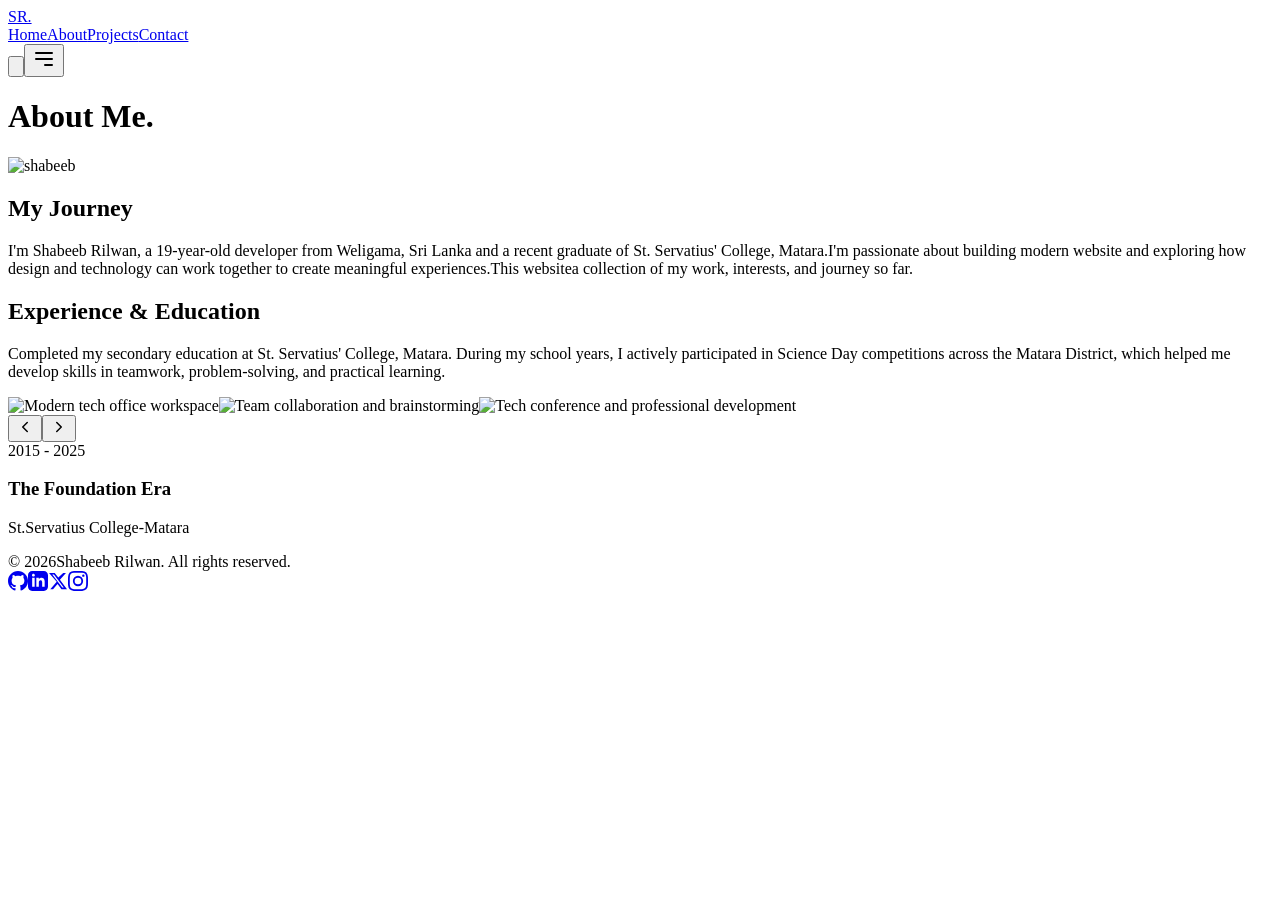
==== commit 970cd6c4: "Update about.html" ====
--- a/about.html
+++ b/about.html
@@ -1 +1 @@
-<!doctype html><html lang="en" data-theme="dark"><head><meta charset="UTF-8" /><meta name="viewport" content="width=device-width, initial-scale=1" /><title>About | Shabeeb</title><meta name="description" content="Learn about Shabeeb Rilwane." /><meta name="author" content="shabeeb" /><meta name="robots" content="index, follow" /><link rel="canonical" href="https://shabeebrilwan-svg.github.io/portfolio/about.html" /><meta property="og:title" content="About " /><meta property="og:description" content="Learn about shabeeb rilwan." /><meta property="og:type" content="website" /><meta property="og:url" content="https://shabeebrilwan-svg.github.io/portfolio/about.html" /><link rel="preconnect" href="https://fonts.googleapis.com" /><link rel="preconnect" href="https://fonts.gstatic.com" crossorigin /><link href="https://fonts.googleapis.com/css2?family=Outfit:wght@300;400;500;600;700;800&display=swap" rel="stylesheet" /><link rel="stylesheet" href="styles.css" /></head><body><nav class="navbar" id="navbar"><div class="nav-container"><a href="index.html" class="nav-brand">SR.</a><div class="nav-links" id="nav-links"><a href="index.html" class="active">Home</a><a href="about.html">About</a><a href="projects.html">Projects</a><a href="contact.html">Contact</a></div><div class="nav-controls"><button class="theme-toggle" id="theme-toggle" aria-label="Toggle Theme"><svg id="theme-icon" xmlns="http://www.w3.org/2000/svg" viewBox="0 0 24 24"><path d="M12 2.25a.75.75 0 0 1 .75.75v2.25a.75.75 0 0 1-1.5 0V3a.75.75 0 0 1 .75-.75ZM7.5 12a4.5 4.5 0 1 1 9 0 4.5 4.5 0 0 1-9 0ZM18.894 6.166a.75.75 0 0 0-1.06-1.06l-1.591 1.59a.75.75 0 1 0 1.06 1.061l1.591-1.59ZM21.75 12a.75.75 0 0 1-.75.75h-2.25a.75.75 0 0 1 0-1.5H21a.75.75 0 0 1 .75.75ZM17.834 18.894a.75.75 0 0 0 1.06-1.06l-1.59-1.591a.75.75 0 1 0-1.061 1.06l1.59 1.591ZM12 18.75a.75.75 0 0 1 .75.75V21a.75.75 0 0 1-1.5 0v-1.5a.75.75 0 0 1 .75-.75ZM6.166 18.894a.75.75 0 0 1-1.06-1.06l1.59-1.591a.75.75 0 1 1 1.061 1.06l-1.59 1.591ZM2.25 12a.75.75 0 0 1 .75-.75H5.25a.75.75 0 0 1 0 1.5H3a.75.75 0 0 1-.75-.75ZM6.166 6.166a.75.75 0 0 1 1.06-1.06l1.59 1.591a.75.75 0 1 1-1.061 1.06l-1.59-1.591Z" /></svg></button><button class="mobile-toggle" id="mobile-toggle" aria-label="Toggle Menu"><svg xmlns="http://www.w3.org/2000/svg" width="24" height="24" fill="none" viewBox="0 0 24 24" stroke="currentColor" stroke-width="2"><path stroke-linecap="round" stroke-linejoin="round" d="M4 6h16M4 12h16m-7 6h7" /></svg></button></div></div></nav><main class="page-main"><div class="page-container"><h1 class="page-title">About Me.</h1><div class="about-grid"><div class="about-image-col"><div class="image-stack"><img src="shabeeb.png" alt="shabeeb" class="stack-img main-img" loading="lazy" /></div></div><div class="about-text-col"><h2 class="section-heading">My Journey</h2><p class="section-text">Hello world, I am Shabeeb Rilwan, a 19-year-old from Weligama, Sri Lanka. I recently finished my studies at St. Servatius College Matara, where I immerse myself in learning and growing. One of my passions is creating websites, which I do as a hobby. It's a space where I get to express my creativity and build something unique.</p><p class="section-text">This website is a reflection of my journey, and I invite you to explore it to learn more about me. If you have any questions or just want to connect, feel free to use the contact form I'd love to hear from you! And don't forget to follow me on social media to stay connected and updated with my latest projects and adventures. Thank you for visiting!</p><h2 class="section-heading mt-2">Experience &amp; Education</h2><p class="section-text">A recent graduate of St.Servatius College, Matara. I have participated in several Science Day Competitions across schools in Matara District,which gave me great exposure, teamwork experience, and practical knowledge outside of regular studies.</p><div class="carousel" id="carousel"><div class="carousel-slides" id="carousel-slides"><img src="scl01.jpg" alt="Modern tech office workspace" class="carousel-slide" loading="lazy" /><img src="scl02.jpg" alt="Team collaboration and brainstorming" class="carousel-slide" loading="lazy" /></div><div class="carousel-controls"><button class="carousel-btn" id="prev" aria-label="Previous Slide"><svg xmlns="http://www.w3.org/2000/svg" width="24" height="24" viewBox="0 0 24 24" fill="none" stroke="currentColor" stroke-width="2" stroke-linecap="round" stroke-linejoin="round" data-lucide="chevron-left" aria-hidden="true" style="width: 18px; height: 18px" class="lucide lucide-chevron-left"><path d="m15 18-6-6 6-6"></path></svg></button><button class="carousel-btn" id="next" aria-label="Next Slide"><svg xmlns="http://www.w3.org/2000/svg" width="24" height="24" viewBox="0 0 24 24" fill="none" stroke="currentColor" stroke-width="2" stroke-linecap="round" stroke-linejoin="round" data-lucide="chevron-right" aria-hidden="true" style="width: 18px; height: 18px" class="lucide lucide-chevron-right"><path d="m9 18 6-6-6-6"></path></svg></button></div></div><div class="experience-list"><div class="exp-item"><span class="exp-year">2014 - 2025</span><div class="exp-details"><h3>The Foundation Era</h3><p>St.Servatius College-Matara</p></div></div></div></div></div></main><footer><div class="footer-left">&copy; <span id="year">2026</span>Shabeeb Rilwan. All rights reserved.</div><div class="socials"><a href="https://github.com/your-username" target="_blank" rel="noopener noreferrer" aria-label="GitHub"><svg xmlns="http://www.w3.org/2000/svg" width="20" height="20" viewBox="0 0 24 24" fill="currentColor"><path d="M12 0c-6.626 0-12 5.373-12 12 0 5.302 3.438 9.8 8.207 11.387.599.111.793-.261.793-.577v-2.234c-3.338.726-4.033-1.416-4.033-1.416-.546-1.387-1.333-1.756-1.333-1.756-1.089-.745.083-.729.083-.729 1.205.084 1.839 1.237 1.839 1.237 1.07 1.834 2.807 1.304 3.492.997.107-.775.418-1.305.762-1.604-2.665-.305-5.467-1.334-5.467-5.931 0-1.311.469-2.381 1.236-3.221-.124-.303-.535-1.524.117-3.176 0 0 1.008-.322 3.301 1.23.957-.266 1.983-.399 3.003-.404 1.02.005 2.047.138 3.006.404 2.291-1.552 3.297-1.23 3.297-1.23.653 1.653.242 2.874.118 3.176.77.84 1.235 1.911 1.235 3.221 0 4.609-2.807 5.624-5.479 5.921.43.372.823 1.102.823 2.222v3.293c0 .319.192.694.801.576 4.765-1.589 8.199-6.086 8.199-11.386 0-6.627-5.373-12-12-12z" /></svg></a><a href="https://www.linkedin.com/in/your-username/" target="_blank" rel="noopener noreferrer" aria-label="LinkedIn"><svg xmlns="http://www.w3.org/2000/svg" width="20" height="20" viewBox="0 0 24 24" fill="currentColor"><path d="M19 0h-14c-2.761 0-5 2.239-5 5v14c0 2.761 2.239 5 5 5h14c2.762 0 5-2.239 5-5v-14c0-2.761-2.238-5-5-5zm-11 19h-3v-11h3v11zm-1.5-12.268c-.966 0-1.75-.79-1.75-1.764s.784-1.764 1.75-1.764 1.75.79 1.75 1.764-.783 1.764-1.75 1.764zm13.5 12.268h-3v-5.604c0-3.368-4-3.113-4 0v5.604h-3v-11h3v1.765c1.396-2.586 7-2.777 7 2.476v6.759z" /></svg></a><a href="https://twitter.com/your-username" target="_blank" rel="noopener noreferrer" aria-label="Twitter / X"><svg xmlns="http://www.w3.org/2000/svg" width="20" height="20" viewBox="0 0 24 24" fill="currentColor"><path d="M18.244 2.25h3.308l-7.227 8.26 8.502 11.24H16.17l-4.714-6.231-5.401 6.231H2.741l7.73-8.835L1.254 2.25H8.08l4.259 5.622 5.905-5.622Zm-1.161 17.52h1.833L7.084 4.126H5.117z" /></svg></a><a href="https://instagram.com/shabeeb_.x26" target="_blank" rel="noopener noreferrer" aria-label="Instagram"><svg xmlns="http://www.w3.org/2000/svg" width="20" height="20" viewBox="0 0 24 24" fill="currentColor"><path d="M12 2.163c3.204 0 3.584.012 4.85.07 3.252.148 4.771 1.691 4.919 4.919.058 1.265.069 1.645.069 4.849 0 3.205-.012 3.584-.069 4.849-.149 3.225-1.664 4.771-4.919 4.919-1.266.058-1.644.07-4.85.07-3.204 0-3.584-.012-4.849-.07-3.26-.149-4.771-1.699-4.919-4.92-.058-1.265-.07-1.644-.07-4.849 0-3.204.013-3.583.07-4.849.149-3.227 1.664-4.771 4.919-4.919 1.266-.057 1.645-.069 4.849-.069zM12 0C8.741 0 8.333.014 7.053.072 2.695.272.273 2.69.073 7.052.014 8.333 0 8.741 0 12c0 3.259.014 3.668.072 4.948.2 4.358 2.618 6.78 6.98 6.98C8.333 23.986 8.741 24 12 24c3.259 0 3.668-.014 4.948-.072 4.354-.2 6.782-2.618 6.979-6.98.059-1.28.073-1.689.073-4.948 0-3.259-.014-3.667-.072-4.947-.196-4.354-2.617-6.78-6.979-6.98C15.668.014 15.259 0 12 0zm0 5.838a6.162 6.162 0 1 0 0 12.324 6.162 6.162 0 0 0 0-12.324zM12 16a4 4 0 1 1 0-8 4 4 0 0 1 0 8zm6.406-11.845a1.44 1.44 0 1 0 0 2.881 1.44 1.44 0 0 0 0-2.881z" /></svg></a></div></footer><script src="scripts.js"></script></body></html>
+<!doctype html><html lang="en" data-theme="dark"><head><meta charset="UTF-8" /><meta name="viewport" content="width=device-width, initial-scale=1" /><title>About | Shabeeb</title><meta name="description" content="Learn about Alex Rivera — a full-stack developer and UX designer with a background in computer science, user experience, and product development." /><meta name="author" content="Alex Rivera" /><meta name="robots" content="index, follow" /><link rel="canonical" href="https://shabeebrilwan-svg.github.io/portfolio/about.html"><meta property="og:title" content="About | Alex Rivera" /><meta property="og:description" content="Learn about Alex Rivera — a full-stack developer and UX designer with a background in computer science and product development." /><meta property="og:type" content="website" /><meta property="og:url" content="https://your-username.github.io/portfolio/about.html" /><link rel="preconnect" href="https://fonts.googleapis.com" /><link rel="preconnect" href="https://fonts.gstatic.com" crossorigin /><link href="https://fonts.googleapis.com/css2?family=Outfit:wght@300;400;500;600;700;800&display=swap" rel="stylesheet" /><link rel="stylesheet" href="assets/css/styles.css" /></head><body><nav class="navbar" id="navbar"><div class="nav-container"><a href="index.html" class="nav-brand">SR.</a><div class="nav-links" id="nav-links"><a href="index.html" class="active">Home</a><a href="about.html">About</a><a href="projects.html">Projects</a><a href="contact.html">Contact</a></div><div class="nav-controls"><button class="theme-toggle" id="theme-toggle" aria-label="Toggle Theme"><svg id="theme-icon" xmlns="http://www.w3.org/2000/svg" viewBox="0 0 24 24"><path d="M12 2.25a.75.75 0 0 1 .75.75v2.25a.75.75 0 0 1-1.5 0V3a.75.75 0 0 1 .75-.75ZM7.5 12a4.5 4.5 0 1 1 9 0 4.5 4.5 0 0 1-9 0ZM18.894 6.166a.75.75 0 0 0-1.06-1.06l-1.591 1.59a.75.75 0 1 0 1.06 1.061l1.591-1.59ZM21.75 12a.75.75 0 0 1-.75.75h-2.25a.75.75 0 0 1 0-1.5H21a.75.75 0 0 1 .75.75ZM17.834 18.894a.75.75 0 0 0 1.06-1.06l-1.59-1.591a.75.75 0 1 0-1.061 1.06l1.59 1.591ZM12 18.75a.75.75 0 0 1 .75.75V21a.75.75 0 0 1-1.5 0v-1.5a.75.75 0 0 1 .75-.75ZM6.166 18.894a.75.75 0 0 1-1.06-1.06l1.59-1.591a.75.75 0 1 1 1.061 1.06l-1.59 1.591ZM2.25 12a.75.75 0 0 1 .75-.75H5.25a.75.75 0 0 1 0 1.5H3a.75.75 0 0 1-.75-.75ZM6.166 6.166a.75.75 0 0 1 1.06-1.06l1.59 1.591a.75.75 0 1 1-1.061 1.06l-1.59-1.591Z" /></svg></button><button class="mobile-toggle" id="mobile-toggle" aria-label="Toggle Menu"><svg xmlns="http://www.w3.org/2000/svg" width="24" height="24" fill="none" viewBox="0 0 24 24" stroke="currentColor" stroke-width="2"><path stroke-linecap="round" stroke-linejoin="round" d="M4 6h16M4 12h16m-7 6h7" /></svg></button></div></div></nav><main class="page-main"><div class="page-container"><h1 class="page-title">About Me.</h1><div class="about-grid"><div class="about-image-col"><div class="image-stack"><img src="assets/images/shabeeb.png" alt="shabeeb" class="stack-img main-img" loading="lazy" /></div></div><div class="about-text-col"><h2 class="section-heading">My Journey</h2><p class="section-text">I'm Shabeeb Rilwan, a 19-year-old developer from Weligama, Sri Lanka and a recent graduate of St. Servatius' College, Matara.I'm passionate about building modern website and exploring how design and technology can work together to create meaningful experiences.This websitea collection of my work, interests, and journey so far. </p><h2 class="section-heading mt-2">Experience &amp; Education</h2><p class="section-text">Completed my secondary education at St. Servatius' College, Matara. During my school years, I actively participated in Science Day competitions across the Matara District, which helped me develop skills in teamwork, problem-solving, and practical learning.</p><div class="carousel" id="carousel"><div class="carousel-slides" id="carousel-slides"><img src="assets/images/scl01.jpg" alt="Modern tech office workspace" class="carousel-slide" loading="lazy" /><img src="assets/images/scl02.jpg" alt="Team collaboration and brainstorming" class="carousel-slide" loading="lazy" /><img src="assets/images/scl03.jpg" alt="Tech conference and professional development" class="carousel-slide" loading="lazy" /></div><div class="carousel-controls"><button class="carousel-btn" id="prev" aria-label="Previous Slide"><svg xmlns="http://www.w3.org/2000/svg" width="24" height="24" viewBox="0 0 24 24" fill="none" stroke="currentColor" stroke-width="2" stroke-linecap="round" stroke-linejoin="round" data-lucide="chevron-left" aria-hidden="true" style="width: 18px; height: 18px" class="lucide lucide-chevron-left"><path d="m15 18-6-6 6-6"></path></svg></button><button class="carousel-btn" id="next" aria-label="Next Slide"><svg xmlns="http://www.w3.org/2000/svg" width="24" height="24" viewBox="0 0 24 24" fill="none" stroke="currentColor" stroke-width="2" stroke-linecap="round" stroke-linejoin="round" data-lucide="chevron-right" aria-hidden="true" style="width: 18px; height: 18px" class="lucide lucide-chevron-right"><path d="m9 18 6-6-6-6"></path></svg></button></div></div><div class="experience-list"><div class="exp-item"><span class="exp-year">2015 - 2025</span><div class="exp-details"><h3>The Foundation Era</h3><p>St.Servatius College-Matara</p></div></div></div></div></div></main><footer><div class="footer-left">&copy; <span id="year">2026</span>Shabeeb Rilwan. All rights reserved.</div><div class="socials"><a href="https://github.com/your-username" target="_blank" rel="noopener noreferrer" aria-label="GitHub"><svg xmlns="http://www.w3.org/2000/svg" width="20" height="20" viewBox="0 0 24 24" fill="currentColor"><path d="M12 0c-6.626 0-12 5.373-12 12 0 5.302 3.438 9.8 8.207 11.387.599.111.793-.261.793-.577v-2.234c-3.338.726-4.033-1.416-4.033-1.416-.546-1.387-1.333-1.756-1.333-1.756-1.089-.745.083-.729.083-.729 1.205.084 1.839 1.237 1.839 1.237 1.07 1.834 2.807 1.304 3.492.997.107-.775.418-1.305.762-1.604-2.665-.305-5.467-1.334-5.467-5.931 0-1.311.469-2.381 1.236-3.221-.124-.303-.535-1.524.117-3.176 0 0 1.008-.322 3.301 1.23.957-.266 1.983-.399 3.003-.404 1.02.005 2.047.138 3.006.404 2.291-1.552 3.297-1.23 3.297-1.23.653 1.653.242 2.874.118 3.176.77.84 1.235 1.911 1.235 3.221 0 4.609-2.807 5.624-5.479 5.921.43.372.823 1.102.823 2.222v3.293c0 .319.192.694.801.576 4.765-1.589 8.199-6.086 8.199-11.386 0-6.627-5.373-12-12-12z" /></svg></a><a href="https://www.linkedin.com/in/your-username/" target="_blank" rel="noopener noreferrer" aria-label="LinkedIn"><svg xmlns="http://www.w3.org/2000/svg" width="20" height="20" viewBox="0 0 24 24" fill="currentColor"><path d="M19 0h-14c-2.761 0-5 2.239-5 5v14c0 2.761 2.239 5 5 5h14c2.762 0 5-2.239 5-5v-14c0-2.761-2.238-5-5-5zm-11 19h-3v-11h3v11zm-1.5-12.268c-.966 0-1.75-.79-1.75-1.764s.784-1.764 1.75-1.764 1.75.79 1.75 1.764-.783 1.764-1.75 1.764zm13.5 12.268h-3v-5.604c0-3.368-4-3.113-4 0v5.604h-3v-11h3v1.765c1.396-2.586 7-2.777 7 2.476v6.759z" /></svg></a><a href="https://twitter.com/your-username" target="_blank" rel="noopener noreferrer" aria-label="Twitter / X"><svg xmlns="http://www.w3.org/2000/svg" width="20" height="20" viewBox="0 0 24 24" fill="currentColor"><path d="M18.244 2.25h3.308l-7.227 8.26 8.502 11.24H16.17l-4.714-6.231-5.401 6.231H2.741l7.73-8.835L1.254 2.25H8.08l4.259 5.622 5.905-5.622Zm-1.161 17.52h1.833L7.084 4.126H5.117z" /></svg></a><a href="https://instagram.com/shabeeb_.x26" target="_blank" rel="noopener noreferrer" aria-label="Instagram"><svg xmlns="http://www.w3.org/2000/svg" width="20" height="20" viewBox="0 0 24 24" fill="currentColor"><path d="M12 2.163c3.204 0 3.584.012 4.85.07 3.252.148 4.771 1.691 4.919 4.919.058 1.265.069 1.645.069 4.849 0 3.205-.012 3.584-.069 4.849-.149 3.225-1.664 4.771-4.919 4.919-1.266.058-1.644.07-4.85.07-3.204 0-3.584-.012-4.849-.07-3.26-.149-4.771-1.699-4.919-4.92-.058-1.265-.07-1.644-.07-4.849 0-3.204.013-3.583.07-4.849.149-3.227 1.664-4.771 4.919-4.919 1.266-.057 1.645-.069 4.849-.069zM12 0C8.741 0 8.333.014 7.053.072 2.695.272.273 2.69.073 7.052.014 8.333 0 8.741 0 12c0 3.259.014 3.668.072 4.948.2 4.358 2.618 6.78 6.98 6.98C8.333 23.986 8.741 24 12 24c3.259 0 3.668-.014 4.948-.072 4.354-.2 6.782-2.618 6.979-6.98.059-1.28.073-1.689.073-4.948 0-3.259-.014-3.667-.072-4.947-.196-4.354-2.617-6.78-6.979-6.98C15.668.014 15.259 0 12 0zm0 5.838a6.162 6.162 0 1 0 0 12.324 6.162 6.162 0 0 0 0-12.324zM12 16a4 4 0 1 1 0-8 4 4 0 0 1 0 8zm6.406-11.845a1.44 1.44 0 1 0 0 2.881 1.44 1.44 0 0 0 0-2.881z" /></svg></a></div></footer><script src="assets/js/scripts.js"></script></body></html>
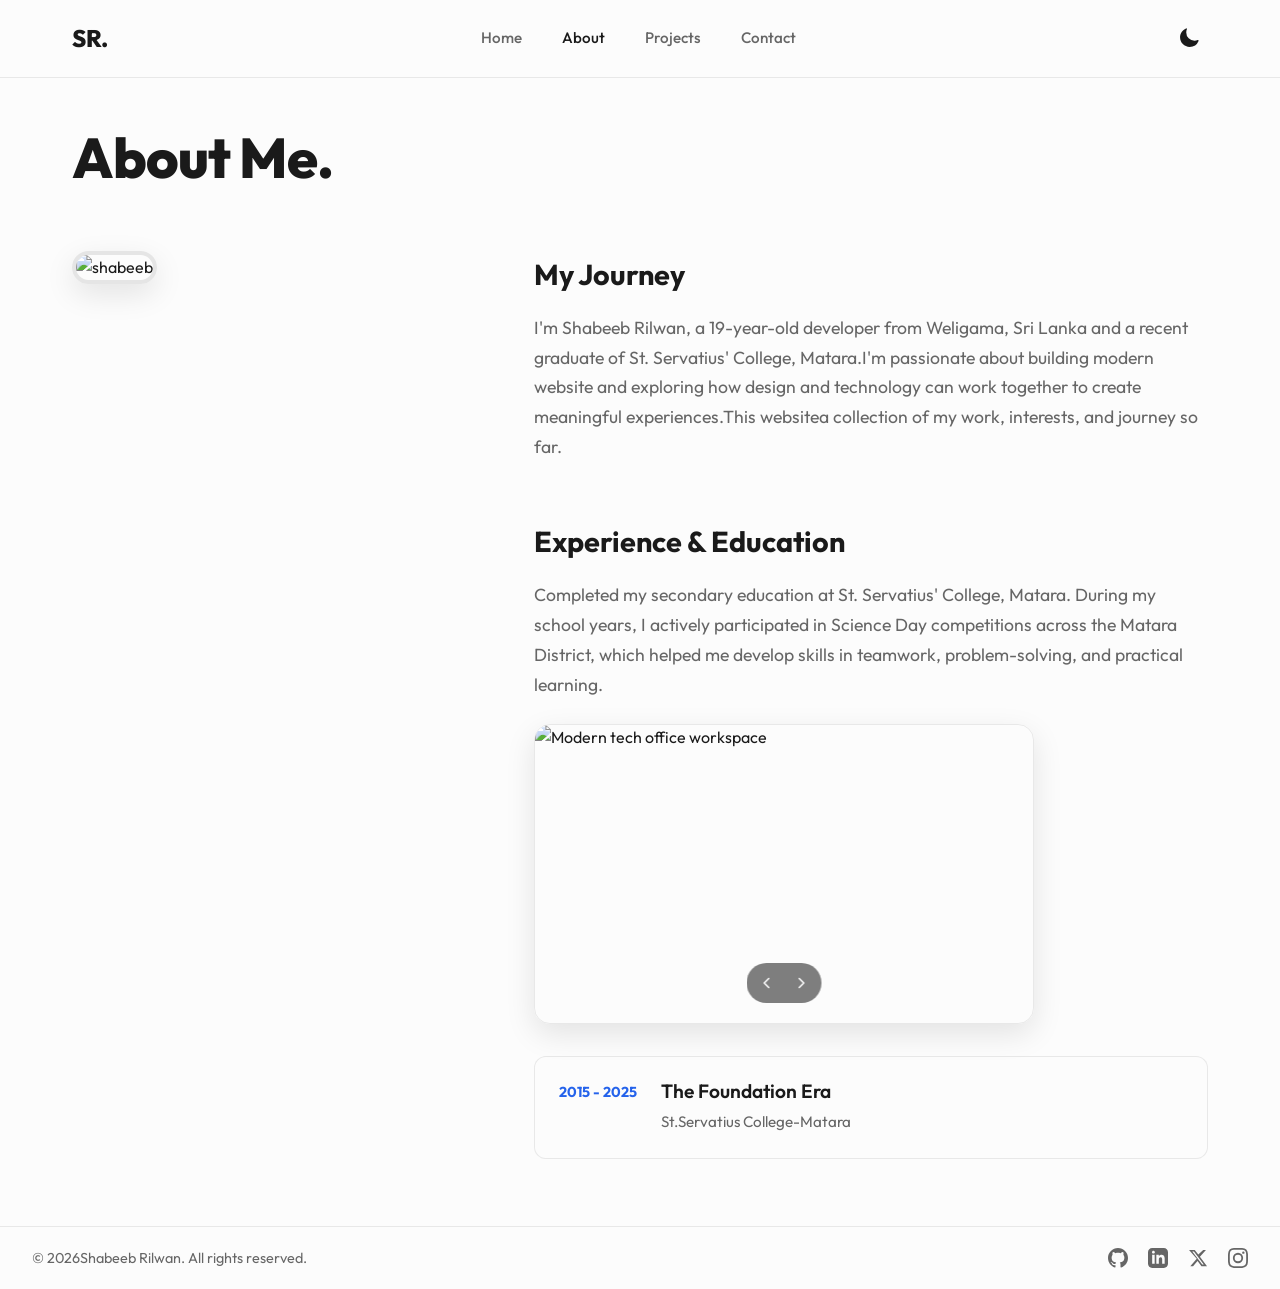
==== commit fd8434e5: "Update about.html" ====
--- a/about.html
+++ b/about.html
@@ -1 +1 @@
-<!doctype html><html lang="en" data-theme="dark"><head><meta charset="UTF-8" /><meta name="viewport" content="width=device-width, initial-scale=1" /><title>About | Shabeeb</title><meta name="description" content="Learn about Alex Rivera — a full-stack developer and UX designer with a background in computer science, user experience, and product development." /><meta name="author" content="Alex Rivera" /><meta name="robots" content="index, follow" /><link rel="canonical" href="https://shabeebrilwan-svg.github.io/portfolio/about.html"><meta property="og:title" content="About | Alex Rivera" /><meta property="og:description" content="Learn about Alex Rivera — a full-stack developer and UX designer with a background in computer science and product development." /><meta property="og:type" content="website" /><meta property="og:url" content="https://your-username.github.io/portfolio/about.html" /><link rel="preconnect" href="https://fonts.googleapis.com" /><link rel="preconnect" href="https://fonts.gstatic.com" crossorigin /><link href="https://fonts.googleapis.com/css2?family=Outfit:wght@300;400;500;600;700;800&display=swap" rel="stylesheet" /><link rel="stylesheet" href="assets/css/styles.css" /></head><body><nav class="navbar" id="navbar"><div class="nav-container"><a href="index.html" class="nav-brand">SR.</a><div class="nav-links" id="nav-links"><a href="index.html" class="active">Home</a><a href="about.html">About</a><a href="projects.html">Projects</a><a href="contact.html">Contact</a></div><div class="nav-controls"><button class="theme-toggle" id="theme-toggle" aria-label="Toggle Theme"><svg id="theme-icon" xmlns="http://www.w3.org/2000/svg" viewBox="0 0 24 24"><path d="M12 2.25a.75.75 0 0 1 .75.75v2.25a.75.75 0 0 1-1.5 0V3a.75.75 0 0 1 .75-.75ZM7.5 12a4.5 4.5 0 1 1 9 0 4.5 4.5 0 0 1-9 0ZM18.894 6.166a.75.75 0 0 0-1.06-1.06l-1.591 1.59a.75.75 0 1 0 1.06 1.061l1.591-1.59ZM21.75 12a.75.75 0 0 1-.75.75h-2.25a.75.75 0 0 1 0-1.5H21a.75.75 0 0 1 .75.75ZM17.834 18.894a.75.75 0 0 0 1.06-1.06l-1.59-1.591a.75.75 0 1 0-1.061 1.06l1.59 1.591ZM12 18.75a.75.75 0 0 1 .75.75V21a.75.75 0 0 1-1.5 0v-1.5a.75.75 0 0 1 .75-.75ZM6.166 18.894a.75.75 0 0 1-1.06-1.06l1.59-1.591a.75.75 0 1 1 1.061 1.06l-1.59 1.591ZM2.25 12a.75.75 0 0 1 .75-.75H5.25a.75.75 0 0 1 0 1.5H3a.75.75 0 0 1-.75-.75ZM6.166 6.166a.75.75 0 0 1 1.06-1.06l1.59 1.591a.75.75 0 1 1-1.061 1.06l-1.59-1.591Z" /></svg></button><button class="mobile-toggle" id="mobile-toggle" aria-label="Toggle Menu"><svg xmlns="http://www.w3.org/2000/svg" width="24" height="24" fill="none" viewBox="0 0 24 24" stroke="currentColor" stroke-width="2"><path stroke-linecap="round" stroke-linejoin="round" d="M4 6h16M4 12h16m-7 6h7" /></svg></button></div></div></nav><main class="page-main"><div class="page-container"><h1 class="page-title">About Me.</h1><div class="about-grid"><div class="about-image-col"><div class="image-stack"><img src="assets/images/shabeeb.png" alt="shabeeb" class="stack-img main-img" loading="lazy" /></div></div><div class="about-text-col"><h2 class="section-heading">My Journey</h2><p class="section-text">I'm Shabeeb Rilwan, a 19-year-old developer from Weligama, Sri Lanka and a recent graduate of St. Servatius' College, Matara.I'm passionate about building modern website and exploring how design and technology can work together to create meaningful experiences.This websitea collection of my work, interests, and journey so far. </p><h2 class="section-heading mt-2">Experience &amp; Education</h2><p class="section-text">Completed my secondary education at St. Servatius' College, Matara. During my school years, I actively participated in Science Day competitions across the Matara District, which helped me develop skills in teamwork, problem-solving, and practical learning.</p><div class="carousel" id="carousel"><div class="carousel-slides" id="carousel-slides"><img src="assets/images/scl01.jpg" alt="Modern tech office workspace" class="carousel-slide" loading="lazy" /><img src="assets/images/scl02.jpg" alt="Team collaboration and brainstorming" class="carousel-slide" loading="lazy" /><img src="assets/images/scl03.jpg" alt="Tech conference and professional development" class="carousel-slide" loading="lazy" /></div><div class="carousel-controls"><button class="carousel-btn" id="prev" aria-label="Previous Slide"><svg xmlns="http://www.w3.org/2000/svg" width="24" height="24" viewBox="0 0 24 24" fill="none" stroke="currentColor" stroke-width="2" stroke-linecap="round" stroke-linejoin="round" data-lucide="chevron-left" aria-hidden="true" style="width: 18px; height: 18px" class="lucide lucide-chevron-left"><path d="m15 18-6-6 6-6"></path></svg></button><button class="carousel-btn" id="next" aria-label="Next Slide"><svg xmlns="http://www.w3.org/2000/svg" width="24" height="24" viewBox="0 0 24 24" fill="none" stroke="currentColor" stroke-width="2" stroke-linecap="round" stroke-linejoin="round" data-lucide="chevron-right" aria-hidden="true" style="width: 18px; height: 18px" class="lucide lucide-chevron-right"><path d="m9 18 6-6-6-6"></path></svg></button></div></div><div class="experience-list"><div class="exp-item"><span class="exp-year">2015 - 2025</span><div class="exp-details"><h3>The Foundation Era</h3><p>St.Servatius College-Matara</p></div></div></div></div></div></main><footer><div class="footer-left">&copy; <span id="year">2026</span>Shabeeb Rilwan. All rights reserved.</div><div class="socials"><a href="https://github.com/your-username" target="_blank" rel="noopener noreferrer" aria-label="GitHub"><svg xmlns="http://www.w3.org/2000/svg" width="20" height="20" viewBox="0 0 24 24" fill="currentColor"><path d="M12 0c-6.626 0-12 5.373-12 12 0 5.302 3.438 9.8 8.207 11.387.599.111.793-.261.793-.577v-2.234c-3.338.726-4.033-1.416-4.033-1.416-.546-1.387-1.333-1.756-1.333-1.756-1.089-.745.083-.729.083-.729 1.205.084 1.839 1.237 1.839 1.237 1.07 1.834 2.807 1.304 3.492.997.107-.775.418-1.305.762-1.604-2.665-.305-5.467-1.334-5.467-5.931 0-1.311.469-2.381 1.236-3.221-.124-.303-.535-1.524.117-3.176 0 0 1.008-.322 3.301 1.23.957-.266 1.983-.399 3.003-.404 1.02.005 2.047.138 3.006.404 2.291-1.552 3.297-1.23 3.297-1.23.653 1.653.242 2.874.118 3.176.77.84 1.235 1.911 1.235 3.221 0 4.609-2.807 5.624-5.479 5.921.43.372.823 1.102.823 2.222v3.293c0 .319.192.694.801.576 4.765-1.589 8.199-6.086 8.199-11.386 0-6.627-5.373-12-12-12z" /></svg></a><a href="https://www.linkedin.com/in/your-username/" target="_blank" rel="noopener noreferrer" aria-label="LinkedIn"><svg xmlns="http://www.w3.org/2000/svg" width="20" height="20" viewBox="0 0 24 24" fill="currentColor"><path d="M19 0h-14c-2.761 0-5 2.239-5 5v14c0 2.761 2.239 5 5 5h14c2.762 0 5-2.239 5-5v-14c0-2.761-2.238-5-5-5zm-11 19h-3v-11h3v11zm-1.5-12.268c-.966 0-1.75-.79-1.75-1.764s.784-1.764 1.75-1.764 1.75.79 1.75 1.764-.783 1.764-1.75 1.764zm13.5 12.268h-3v-5.604c0-3.368-4-3.113-4 0v5.604h-3v-11h3v1.765c1.396-2.586 7-2.777 7 2.476v6.759z" /></svg></a><a href="https://twitter.com/your-username" target="_blank" rel="noopener noreferrer" aria-label="Twitter / X"><svg xmlns="http://www.w3.org/2000/svg" width="20" height="20" viewBox="0 0 24 24" fill="currentColor"><path d="M18.244 2.25h3.308l-7.227 8.26 8.502 11.24H16.17l-4.714-6.231-5.401 6.231H2.741l7.73-8.835L1.254 2.25H8.08l4.259 5.622 5.905-5.622Zm-1.161 17.52h1.833L7.084 4.126H5.117z" /></svg></a><a href="https://instagram.com/shabeeb_.x26" target="_blank" rel="noopener noreferrer" aria-label="Instagram"><svg xmlns="http://www.w3.org/2000/svg" width="20" height="20" viewBox="0 0 24 24" fill="currentColor"><path d="M12 2.163c3.204 0 3.584.012 4.85.07 3.252.148 4.771 1.691 4.919 4.919.058 1.265.069 1.645.069 4.849 0 3.205-.012 3.584-.069 4.849-.149 3.225-1.664 4.771-4.919 4.919-1.266.058-1.644.07-4.85.07-3.204 0-3.584-.012-4.849-.07-3.26-.149-4.771-1.699-4.919-4.92-.058-1.265-.07-1.644-.07-4.849 0-3.204.013-3.583.07-4.849.149-3.227 1.664-4.771 4.919-4.919 1.266-.057 1.645-.069 4.849-.069zM12 0C8.741 0 8.333.014 7.053.072 2.695.272.273 2.69.073 7.052.014 8.333 0 8.741 0 12c0 3.259.014 3.668.072 4.948.2 4.358 2.618 6.78 6.98 6.98C8.333 23.986 8.741 24 12 24c3.259 0 3.668-.014 4.948-.072 4.354-.2 6.782-2.618 6.979-6.98.059-1.28.073-1.689.073-4.948 0-3.259-.014-3.667-.072-4.947-.196-4.354-2.617-6.78-6.979-6.98C15.668.014 15.259 0 12 0zm0 5.838a6.162 6.162 0 1 0 0 12.324 6.162 6.162 0 0 0 0-12.324zM12 16a4 4 0 1 1 0-8 4 4 0 0 1 0 8zm6.406-11.845a1.44 1.44 0 1 0 0 2.881 1.44 1.44 0 0 0 0-2.881z" /></svg></a></div></footer><script src="assets/js/scripts.js"></script></body></html>
+<!doctype html><html lang="en" data-theme="dark"><head><meta charset="UTF-8" /><meta name="viewport" content="width=device-width, initial-scale=1" /><title>About | Shabeeb</title><meta name="description" content="Learn about Alex Rivera — a full-stack developer and UX designer with a background in computer science, user experience, and product development." /><meta name="author" content="shabeeb rilwan" /><meta name="robots" content="index, follow" /><link rel="canonical" href="https://shabeebrilwan-svg.github.io/portfolio/about.html"><meta property="og:title" content="About | Shabeeb" /><meta property="og:description" content="Learn about SHABEEB." /><meta property="og:type" content="website" /><meta property="og:url" content="https://shabeebrilwan-svg.github.io/portfolio/about.html" /><link rel="preconnect" href="https://fonts.googleapis.com" /><link rel="preconnect" href="https://fonts.gstatic.com" crossorigin /><link href="https://fonts.googleapis.com/css2?family=Outfit:wght@300;400;500;600;700;800&display=swap" rel="stylesheet" /><link rel="stylesheet" href="styles.css" /></head><body><nav class="navbar" id="navbar"><div class="nav-container"><a href="index.html" class="nav-brand">SR.</a><div class="nav-links" id="nav-links"><a href="index.html" class="active">Home</a><a href="about.html">About</a><a href="projects.html">Projects</a><a href="contact.html">Contact</a></div><div class="nav-controls"><button class="theme-toggle" id="theme-toggle" aria-label="Toggle Theme"><svg id="theme-icon" xmlns="http://www.w3.org/2000/svg" viewBox="0 0 24 24"><path d="M12 2.25a.75.75 0 0 1 .75.75v2.25a.75.75 0 0 1-1.5 0V3a.75.75 0 0 1 .75-.75ZM7.5 12a4.5 4.5 0 1 1 9 0 4.5 4.5 0 0 1-9 0ZM18.894 6.166a.75.75 0 0 0-1.06-1.06l-1.591 1.59a.75.75 0 1 0 1.06 1.061l1.591-1.59ZM21.75 12a.75.75 0 0 1-.75.75h-2.25a.75.75 0 0 1 0-1.5H21a.75.75 0 0 1 .75.75ZM17.834 18.894a.75.75 0 0 0 1.06-1.06l-1.59-1.591a.75.75 0 1 0-1.061 1.06l1.59 1.591ZM12 18.75a.75.75 0 0 1 .75.75V21a.75.75 0 0 1-1.5 0v-1.5a.75.75 0 0 1 .75-.75ZM6.166 18.894a.75.75 0 0 1-1.06-1.06l1.59-1.591a.75.75 0 1 1 1.061 1.06l-1.59 1.591ZM2.25 12a.75.75 0 0 1 .75-.75H5.25a.75.75 0 0 1 0 1.5H3a.75.75 0 0 1-.75-.75ZM6.166 6.166a.75.75 0 0 1 1.06-1.06l1.59 1.591a.75.75 0 1 1-1.061 1.06l-1.59-1.591Z" /></svg></button><button class="mobile-toggle" id="mobile-toggle" aria-label="Toggle Menu"><svg xmlns="http://www.w3.org/2000/svg" width="24" height="24" fill="none" viewBox="0 0 24 24" stroke="currentColor" stroke-width="2"><path stroke-linecap="round" stroke-linejoin="round" d="M4 6h16M4 12h16m-7 6h7" /></svg></button></div></div></nav><main class="page-main"><div class="page-container"><h1 class="page-title">About Me.</h1><div class="about-grid"><div class="about-image-col"><div class="image-stack"><img src="assets/images/shabeeb.png" alt="shabeeb" class="stack-img main-img" loading="lazy" /></div></div><div class="about-text-col"><h2 class="section-heading">My Journey</h2><p class="section-text">I'm Shabeeb Rilwan, a 19-year-old developer from Weligama, Sri Lanka and a recent graduate of St. Servatius' College, Matara.I'm passionate about building modern website and exploring how design and technology can work together to create meaningful experiences.This websitea collection of my work, interests, and journey so far. </p><h2 class="section-heading mt-2">Experience &amp; Education</h2><p class="section-text">Completed my secondary education at St. Servatius' College, Matara. During my school years, I actively participated in Science Day competitions across the Matara District, which helped me develop skills in teamwork, problem-solving, and practical learning.</p><div class="carousel" id="carousel"><div class="carousel-slides" id="carousel-slides"><img src="assets/images/scl01.jpg" alt="Modern tech office workspace" class="carousel-slide" loading="lazy" /><img src="assets/images/scl02.jpg" alt="Team collaboration and brainstorming" class="carousel-slide" loading="lazy" /><img src="assets/images/scl03.jpg" alt="Tech conference and professional development" class="carousel-slide" loading="lazy" /></div><div class="carousel-controls"><button class="carousel-btn" id="prev" aria-label="Previous Slide"><svg xmlns="http://www.w3.org/2000/svg" width="24" height="24" viewBox="0 0 24 24" fill="none" stroke="currentColor" stroke-width="2" stroke-linecap="round" stroke-linejoin="round" data-lucide="chevron-left" aria-hidden="true" style="width: 18px; height: 18px" class="lucide lucide-chevron-left"><path d="m15 18-6-6 6-6"></path></svg></button><button class="carousel-btn" id="next" aria-label="Next Slide"><svg xmlns="http://www.w3.org/2000/svg" width="24" height="24" viewBox="0 0 24 24" fill="none" stroke="currentColor" stroke-width="2" stroke-linecap="round" stroke-linejoin="round" data-lucide="chevron-right" aria-hidden="true" style="width: 18px; height: 18px" class="lucide lucide-chevron-right"><path d="m9 18 6-6-6-6"></path></svg></button></div></div><div class="experience-list"><div class="exp-item"><span class="exp-year">2015 - 2025</span><div class="exp-details"><h3>The Foundation Era</h3><p>St.Servatius College-Matara</p></div></div></div></div></div></main><footer><div class="footer-left">&copy; <span id="year">2026</span>Shabeeb Rilwan. All rights reserved.</div><div class="socials"><a href="https://github.com/your-username" target="_blank" rel="noopener noreferrer" aria-label="GitHub"><svg xmlns="http://www.w3.org/2000/svg" width="20" height="20" viewBox="0 0 24 24" fill="currentColor"><path d="M12 0c-6.626 0-12 5.373-12 12 0 5.302 3.438 9.8 8.207 11.387.599.111.793-.261.793-.577v-2.234c-3.338.726-4.033-1.416-4.033-1.416-.546-1.387-1.333-1.756-1.333-1.756-1.089-.745.083-.729.083-.729 1.205.084 1.839 1.237 1.839 1.237 1.07 1.834 2.807 1.304 3.492.997.107-.775.418-1.305.762-1.604-2.665-.305-5.467-1.334-5.467-5.931 0-1.311.469-2.381 1.236-3.221-.124-.303-.535-1.524.117-3.176 0 0 1.008-.322 3.301 1.23.957-.266 1.983-.399 3.003-.404 1.02.005 2.047.138 3.006.404 2.291-1.552 3.297-1.23 3.297-1.23.653 1.653.242 2.874.118 3.176.77.84 1.235 1.911 1.235 3.221 0 4.609-2.807 5.624-5.479 5.921.43.372.823 1.102.823 2.222v3.293c0 .319.192.694.801.576 4.765-1.589 8.199-6.086 8.199-11.386 0-6.627-5.373-12-12-12z" /></svg></a><a href="https://www.linkedin.com/in/your-username/" target="_blank" rel="noopener noreferrer" aria-label="LinkedIn"><svg xmlns="http://www.w3.org/2000/svg" width="20" height="20" viewBox="0 0 24 24" fill="currentColor"><path d="M19 0h-14c-2.761 0-5 2.239-5 5v14c0 2.761 2.239 5 5 5h14c2.762 0 5-2.239 5-5v-14c0-2.761-2.238-5-5-5zm-11 19h-3v-11h3v11zm-1.5-12.268c-.966 0-1.75-.79-1.75-1.764s.784-1.764 1.75-1.764 1.75.79 1.75 1.764-.783 1.764-1.75 1.764zm13.5 12.268h-3v-5.604c0-3.368-4-3.113-4 0v5.604h-3v-11h3v1.765c1.396-2.586 7-2.777 7 2.476v6.759z" /></svg></a><a href="https://twitter.com/your-username" target="_blank" rel="noopener noreferrer" aria-label="Twitter / X"><svg xmlns="http://www.w3.org/2000/svg" width="20" height="20" viewBox="0 0 24 24" fill="currentColor"><path d="M18.244 2.25h3.308l-7.227 8.26 8.502 11.24H16.17l-4.714-6.231-5.401 6.231H2.741l7.73-8.835L1.254 2.25H8.08l4.259 5.622 5.905-5.622Zm-1.161 17.52h1.833L7.084 4.126H5.117z" /></svg></a><a href="https://instagram.com/shabeeb_.x26" target="_blank" rel="noopener noreferrer" aria-label="Instagram"><svg xmlns="http://www.w3.org/2000/svg" width="20" height="20" viewBox="0 0 24 24" fill="currentColor"><path d="M12 2.163c3.204 0 3.584.012 4.85.07 3.252.148 4.771 1.691 4.919 4.919.058 1.265.069 1.645.069 4.849 0 3.205-.012 3.584-.069 4.849-.149 3.225-1.664 4.771-4.919 4.919-1.266.058-1.644.07-4.85.07-3.204 0-3.584-.012-4.849-.07-3.26-.149-4.771-1.699-4.919-4.92-.058-1.265-.07-1.644-.07-4.849 0-3.204.013-3.583.07-4.849.149-3.227 1.664-4.771 4.919-4.919 1.266-.057 1.645-.069 4.849-.069zM12 0C8.741 0 8.333.014 7.053.072 2.695.272.273 2.69.073 7.052.014 8.333 0 8.741 0 12c0 3.259.014 3.668.072 4.948.2 4.358 2.618 6.78 6.98 6.98C8.333 23.986 8.741 24 12 24c3.259 0 3.668-.014 4.948-.072 4.354-.2 6.782-2.618 6.979-6.98.059-1.28.073-1.689.073-4.948 0-3.259-.014-3.667-.072-4.947-.196-4.354-2.617-6.78-6.979-6.98C15.668.014 15.259 0 12 0zm0 5.838a6.162 6.162 0 1 0 0 12.324 6.162 6.162 0 0 0 0-12.324zM12 16a4 4 0 1 1 0-8 4 4 0 0 1 0 8zm6.406-11.845a1.44 1.44 0 1 0 0 2.881 1.44 1.44 0 0 0 0-2.881z" /></svg></a></div></footer><script src="scripts.js"></script></body></html>
--- a/styles.css
+++ b/styles.css
@@ -0,0 +1,983 @@
+:root {
+  /* Light Theme */
+  --bg-color: #fcfcfc;
+  --text-main: #1a1a1a;
+  --text-muted: #666666;
+  --accent: #2563eb;
+  --nav-bg: rgba(252, 252, 252, 0.85);
+  --nav-border: rgba(0, 0, 0, 0.08);
+  --card-bg: #fff;
+  --btn-bg: #1a1a1a;
+  --btn-text: #ffffff;
+  --btn-hover: #333333;
+  --btn-sec-bg: transparent;
+  --btn-sec-text: #1a1a1a;
+  --btn-sec-border: #e5e5e5;
+  --btn-sec-hover: #f5f5f5;
+}
+
+[data-theme="dark"] {
+  /* Dark Theme */
+  --bg-color: #0d0d0d;
+  --text-main: #f2f2f2;
+  --text-muted: #a1a1aa;
+  --accent: #60a5fa;
+  --nav-bg: rgba(13, 13, 13, 0.85);
+  --nav-border: rgba(255, 255, 255, 0.08);
+  --card-bg: #161616;
+  --btn-bg: #f2f2f2;
+  --btn-text: #0d0d0d;
+  --btn-hover: #d4d4d4;
+  --btn-sec-bg: transparent;
+  --btn-sec-text: #f2f2f2;
+  --btn-sec-border: #333333;
+  --btn-sec-hover: #1a1a1a;
+}
+
+* {
+  margin: 0;
+  padding: 0;
+  box-sizing: border-box;
+}
+
+body {
+  font-family: "Outfit", sans-serif;
+  background-color: var(--bg-color);
+  color: var(--text-main);
+  line-height: 1.6;
+  transition:
+    background-color 0.4s ease,
+    color 0.4s ease;
+  min-height: 100vh;
+  display: flex;
+  flex-direction: column;
+}
+
+::selection {
+  background: var(--accent);
+  color: #fff;
+}
+
+/* Navigation */
+.navbar {
+  position: sticky;
+  top: 0;
+  width: 100%;
+  background: var(--nav-bg);
+  backdrop-filter: blur(12px);
+  -webkit-backdrop-filter: blur(12px);
+  border-bottom: 1px solid var(--nav-border);
+  z-index: 1000;
+  transition:
+    background 0.4s ease,
+    border-color 0.4s ease,
+    padding 0.3s ease;
+}
+
+.nav-container {
+  width: 100%;
+  max-width: 1200px;
+  margin: 0 auto;
+  padding: 1.2rem 2rem;
+  display: flex;
+  justify-content: space-between;
+  align-items: center;
+}
+
+.nav-brand {
+  font-size: 1.5rem;
+  font-weight: 800;
+  letter-spacing: -0.5px;
+  text-decoration: none;
+  color: var(--text-main);
+}
+
+.nav-links {
+  display: flex;
+  gap: 2.5rem;
+  align-items: center;
+}
+
+.nav-links a {
+  text-decoration: none;
+  color: var(--text-muted);
+  font-weight: 500;
+  font-size: 0.95rem;
+  transition: color 0.3s ease;
+  position: relative;
+}
+
+.nav-links a:hover,
+.nav-links a.active {
+  color: var(--text-main);
+}
+
+.nav-controls {
+  display: flex;
+  align-items: center;
+  gap: 1rem;
+}
+
+/* Theme Toggle */
+.theme-toggle {
+  background: none;
+  border: none;
+  color: var(--text-main);
+  cursor: pointer;
+  display: flex;
+  align-items: center;
+  justify-content: center;
+  padding: 0.5rem;
+  border-radius: 50%;
+  transition:
+    background-color 0.3s ease,
+    transform 0.3s ease;
+}
+
+.theme-toggle:hover {
+  background-color: var(--nav-border);
+  transform: scale(1.05);
+}
+
+.theme-toggle svg {
+  width: 22px;
+  height: 22px;
+  fill: currentColor;
+}
+
+.mobile-toggle {
+  display: none;
+  background: none;
+  border: none;
+  color: var(--text-main);
+  cursor: pointer;
+  padding: 0.5rem;
+}
+
+/* Main Content (Hero) */
+main {
+  flex: 1;
+  display: flex;
+  align-items: center;
+  justify-content: center;
+}
+
+.hero {
+  max-width: 1200px;
+  padding: 1.2rem 2rem;
+  width: 100%;
+  display: flex;
+  align-items: center;
+  justify-content: space-between;
+  gap: 4rem;
+  text-align: left;
+  animation: fadeUp 1s cubic-bezier(0.16, 1, 0.3, 1) forwards;
+  opacity: 0;
+  transform: translateY(30px);
+}
+
+.hero-content {
+  flex: 1;
+  max-width: 600px;
+}
+
+.hero-image-wrapper {
+  flex: 1;
+  display: flex;
+  justify-content: center;
+  align-items: center;
+  position: relative;
+}
+
+.hero-image {
+  width: 100%;
+  max-width: 400px;
+  height: 400px;
+  object-fit: cover;
+  border-radius: 60% 40% 30% 70% / 60% 30% 70% 40%;
+  box-shadow: 0 25px 50px -12px rgba(0, 0, 0, 0.25);
+  border: 4px solid var(--btn-sec-border);
+  animation: blob-morph 12s ease-in-out infinite;
+  transition:
+    transform 0.4s ease,
+    border-color 0.4s ease;
+}
+
+.hero-image:hover {
+  transform: translateY(-10px) scale(1.02);
+  border-color: var(--accent);
+}
+
+@keyframes blob-morph {
+  0%,
+  100% {
+    border-radius: 60% 40% 30% 70% / 60% 30% 70% 40%;
+  }
+  33% {
+    border-radius: 30% 60% 70% 40% / 50% 60% 30% 60%;
+  }
+  66% {
+    border-radius: 73% 27% 41% 59% / 40% 58% 42% 50%;
+  }
+}
+
+.hero-subtitle {
+  font-size: 0.9rem;
+  font-weight: 600;
+  color: var(--accent);
+  margin-bottom: 1rem;
+  letter-spacing: 2px;
+  text-transform: uppercase;
+  display: block;
+}
+
+.hero-title {
+  font-size: 4.5rem;
+  font-weight: 700;
+  line-height: 1.1;
+  margin-bottom: 1.5rem;
+  letter-spacing: -1.5px;
+  color: var(--text-main);
+}
+
+.hero-desc {
+  font-size: 1.25rem;
+  color: var(--text-muted);
+  max-width: 650px;
+  margin-bottom: 2.5rem;
+  line-height: 1.7;
+}
+
+.hero-actions {
+  display: flex;
+  gap: 1rem;
+  align-items: center;
+}
+
+.btn-primary,
+.btn-secondary {
+  display: inline-flex;
+  align-items: center;
+  gap: 0.5rem;
+  cursor: pointer;
+  padding: 0.85rem 2rem;
+  border-radius: 50px;
+  text-decoration: none;
+  font-weight: 600;
+  font-size: 1rem;
+  transition: all 0.3s ease;
+}
+
+.btn-primary {
+  background-color: var(--btn-bg);
+  color: var(--btn-text);
+  border: 1px solid var(--btn-bg);
+}
+
+.btn-primary:hover {
+  background-color: var(--btn-hover);
+  border-color: var(--btn-hover);
+  transform: translateY(-2px);
+  box-shadow: 0 10px 20px rgba(0, 0, 0, 0.1);
+}
+
+.btn-primary svg {
+  transition: transform 0.3s ease;
+}
+
+.btn-primary:hover svg {
+  transform: translateX(5px);
+}
+
+.btn-secondary {
+  background-color: var(--btn-sec-bg);
+  color: var(--btn-sec-text);
+  border: 1px solid var(--btn-sec-border);
+}
+
+.btn-secondary:hover {
+  background-color: var(--btn-sec-hover);
+  border-color: var(--text-muted);
+  transform: translateY(-2px);
+}
+
+/* Footer */
+footer {
+  padding: 1.2rem 2rem;
+  display: flex;
+  justify-content: space-between;
+  align-items: center;
+  border-top: 1px solid var(--nav-border);
+  font-size: 0.9rem;
+  color: var(--text-muted);
+}
+
+.socials {
+  display: flex;
+  gap: 1.25rem;
+}
+
+.socials a {
+  color: var(--text-muted);
+  transition:
+    color 0.3s ease,
+    transform 0.3s ease;
+  display: flex;
+}
+
+.socials a:hover {
+  color: var(--text-main);
+  transform: translateY(-2px);
+}
+
+/* Page Shared Layout */
+.page-main {
+  padding: 1rem 0;
+}
+
+.page-container {
+  max-width: 1200px;
+  width: 100%;
+  margin: 0 auto;
+  padding: 1.2rem 2rem;
+  animation: fadeUp 1s cubic-bezier(0.16, 1, 0.3, 1) forwards;
+  opacity: 0;
+  transform: translateY(30px);
+}
+
+.page-title {
+  font-size: 3.5rem;
+  font-weight: 800;
+  margin-bottom: 3rem;
+  letter-spacing: -1px;
+}
+
+.section-heading {
+  font-size: 1.8rem;
+  font-weight: 700;
+  margin-bottom: 1rem;
+  color: var(--text-main);
+  position: relative;
+  display: inline-block;
+}
+
+.section-heading.mt-2 {
+  margin-top: 2rem;
+}
+
+.section-text {
+  font-size: 1.1rem;
+  color: var(--text-muted);
+  margin-bottom: 1.5rem;
+  line-height: 1.7;
+}
+
+.text-link {
+  color: var(--accent);
+  text-decoration: none;
+  font-weight: 500;
+  transition: color 0.3s ease;
+}
+
+.text-link:hover {
+  color: var(--text-main);
+  text-decoration: underline;
+}
+
+/* About Page Specific Layout */
+.about-grid {
+  display: flex;
+  gap: 4rem;
+  align-items: flex-start;
+}
+
+.about-image-col {
+  flex: 0 0 35%;
+  position: sticky;
+  top: 8rem;
+}
+
+.about-text-col {
+  flex: 1;
+}
+
+.image-stack {
+  position: relative;
+  width: 100%;
+  aspect-ratio: 3/4;
+}
+
+.stack-img {
+  width: 100%;
+  height: 100%;
+  object-fit: cover;
+  border-radius: 20px;
+  box-shadow: 0 10px 30px rgba(0, 0, 0, 0.1);
+  border: 4px solid var(--btn-sec-border);
+  transition: transform 0.3s ease;
+}
+
+.stack-img:hover {
+  transform: scale(1.02);
+}
+
+.experience-list {
+  display: flex;
+  flex-direction: column;
+  gap: 1.5rem;
+  margin-top: 1rem;
+  margin-bottom: 2rem;
+}
+
+.exp-item {
+  display: flex;
+  gap: 1.5rem;
+  padding: 1.5rem;
+  background-color: var(--nav-bg);
+  border: 1px solid var(--nav-border);
+  border-radius: 12px;
+  transition:
+    transform 0.3s ease,
+    box-shadow 0.3s ease;
+}
+
+.exp-item:hover {
+  transform: translateY(-3px);
+  box-shadow: 0 5px 15px rgba(0, 0, 0, 0.05);
+  border-color: var(--nav-border);
+}
+
+.exp-year {
+  font-weight: 700;
+  color: var(--accent);
+  font-size: 0.9rem;
+  white-space: nowrap;
+}
+
+.exp-details h3 {
+  font-size: 1.2rem;
+  font-weight: 600;
+  margin-bottom: 0.2rem;
+  margin-top: -0.3rem;
+  color: var(--text-main);
+}
+
+.exp-details p {
+  color: var(--text-muted);
+  font-size: 0.95rem;
+}
+
+/* Projects Page Layout */
+.projects-grid {
+  display: grid;
+  grid-template-columns: repeat(auto-fill, minmax(300px, 1fr));
+  gap: 2.5rem;
+  margin-top: 1rem;
+}
+
+.project-card {
+  background: var(--card-bg);
+  border: 1px solid var(--nav-border);
+  border-radius: 20px;
+  overflow: hidden;
+  display: flex;
+  flex-direction: column;
+  box-shadow: 0 3px 6px rgba(0, 0, 0, 0.05);
+  transition:
+    transform 0.4s ease,
+    box-shadow 0.4s ease,
+    border-color 0.4s ease;
+}
+
+.project-card:hover {
+  transform: translateY(-8px);
+  box-shadow: 0 15px 35px rgba(0, 0, 0, 0.1);
+  border-color: var(--accent);
+}
+
+.project-img-wrapper {
+  position: relative;
+  width: 100%;
+  aspect-ratio: 16/10;
+  overflow: hidden;
+}
+
+.project-img {
+  width: 100%;
+  height: 100%;
+  object-fit: cover;
+  transition: transform 0.6s ease;
+}
+
+.project-card:hover .project-img {
+  transform: scale(1.05);
+}
+
+.project-overlay {
+  position: absolute;
+  top: 0;
+  left: 0;
+  width: 100%;
+  height: 100%;
+  background: rgba(0, 0, 0, 0.65);
+  display: flex;
+  align-items: center;
+  justify-content: center;
+  opacity: 0;
+  transition: opacity 0.3s ease;
+  backdrop-filter: blur(2px);
+  -webkit-backdrop-filter: blur(2px);
+}
+
+.project-card:hover .project-overlay {
+  opacity: 1;
+}
+
+.overlay-btn {
+  background: var(--bg-color);
+  color: var(--text-main);
+  padding: 0.75rem 1.5rem;
+  border-radius: 30px;
+  font-weight: 600;
+  display: flex;
+  align-items: center;
+  gap: 0.5rem;
+  transform: translateY(20px);
+  transition:
+    transform 0.3s ease,
+    background 0.3s ease,
+    color 0.3s ease;
+  text-decoration: none;
+}
+
+.project-card:hover .overlay-btn {
+  transform: translateY(0);
+}
+
+.overlay-btn:hover {
+  background: var(--accent);
+  color: #fff;
+}
+
+.project-status-overlay {
+  background: rgba(0, 0, 0, 0.5);
+  color: #fff;
+  padding: 0.75rem 1.5rem;
+  border-radius: 30px;
+  font-weight: 600;
+  transform: translateY(20px);
+  transition: transform 0.3s ease;
+  display: inline-block;
+}
+
+.project-card:hover .project-status-overlay {
+  transform: translateY(0);
+}
+
+.project-info {
+  padding: 1.5rem;
+  display: flex;
+  flex-direction: column;
+  flex: 1;
+}
+
+.project-title {
+  font-size: 1.4rem;
+  font-weight: 700;
+  margin-bottom: 0.8rem;
+  color: var(--text-main);
+  line-height: 1.3;
+}
+
+.project-desc {
+  font-size: 1rem;
+  color: var(--text-muted);
+  margin-bottom: 1.5rem;
+  flex: 1;
+}
+
+.project-tags {
+  display: flex;
+  flex-wrap: wrap;
+  gap: 0.5rem;
+  margin-top: auto;
+}
+
+.tag {
+  background: var(--btn-sec-border);
+  border: 1px solid var(--nav-border);
+  padding: 0.25rem 0.75rem;
+  border-radius: 20px;
+  font-size: 0.8rem;
+  font-weight: 500;
+  color: var(--text-main);
+}
+
+/* Carousel */
+.carousel {
+  position: relative;
+  width: 100%;
+  max-width: 500px;
+  height: 300px;
+  border-radius: 16px;
+  overflow: hidden;
+  box-shadow: 0 10px 30px rgba(0, 0, 0, 0.1);
+  margin-bottom: 2rem;
+  border: 1px solid var(--nav-border);
+}
+
+.carousel-slides {
+  position: relative;
+  width: 100%;
+  height: 100%;
+}
+
+.carousel-slide {
+  position: absolute;
+  inset: 0;
+  width: 100%;
+  height: 100%;
+  object-fit: cover;
+  opacity: 0;
+  transition: opacity 0.5s ease;
+  pointer-events: none;
+}
+
+.carousel-slide.active {
+  opacity: 1;
+  pointer-events: auto;
+}
+
+.carousel-controls {
+  position: absolute;
+  bottom: 20px;
+  left: 50%;
+  transform: translateX(-50%);
+  display: flex;
+  gap: 5px;
+  z-index: 10;
+  background: rgba(0, 0, 0, 0.5);
+  padding: 5px;
+  border-radius: 50px;
+  backdrop-filter: blur(10px);
+}
+
+.carousel-btn {
+  background: none;
+  border: none;
+  color: white;
+  cursor: pointer;
+  display: flex;
+  align-items: center;
+  justify-content: center;
+  width: 30px;
+  height: 30px;
+  border-radius: 50%;
+  transition: all 0.3s ease;
+}
+
+.carousel-btn:hover {
+  background: rgba(255, 255, 255, 0.2);
+}
+
+/* Resume Layout */
+.resume-container {
+  width: 100%;
+  aspect-ratio: 8.5/11;
+  max-width: 800px;
+  background: var(--nav-bg);
+  border: 1px solid var(--nav-border);
+  border-radius: 20px;
+  overflow: hidden;
+  margin: 0 auto 1.5rem;
+  box-shadow: 0 15px 35px rgba(0, 0, 0, 0.1);
+}
+
+.resume-frame {
+  width: 100%;
+  height: 100%;
+  border: none;
+}
+
+.updated-note {
+  font-size: 0.9rem;
+  color: var(--text-muted);
+}
+
+/* Contact Layout */
+.contact-page .page-title {
+  margin-bottom: 0;
+}
+
+.contact-page .section-text {
+  margin-bottom: 3rem;
+}
+
+.contact-grid {
+  display: grid;
+  grid-template-columns: 1fr 1fr;
+  gap: 4rem;
+  align-items: flex-start;
+}
+
+.contact-info {
+  display: flex;
+  flex-direction: column;
+}
+
+.info-items {
+  display: flex;
+  flex-direction: column;
+  gap: 1.5rem;
+}
+
+.info-item {
+  display: flex;
+  align-items: center;
+  gap: 1.5rem;
+  padding: 1.5rem;
+  background: var(--nav-bg);
+  border: 1px solid var(--nav-border);
+  border-radius: 16px;
+  text-decoration: none;
+  transition:
+    transform 0.3s cubic-bezier(0.16, 1, 0.3, 1),
+    box-shadow 0.3s ease,
+    border-color 0.3s ease;
+}
+
+.text-link-card.info-item:hover {
+  transform: translateY(-5px);
+  box-shadow: 0 15px 35px rgba(0, 0, 0, 0.1);
+  border-color: var(--accent);
+}
+
+.text-link-card.info-item:hover .info-icon {
+  background: var(--accent);
+  color: #fff;
+}
+
+.info-icon {
+  width: 55px;
+  height: 55px;
+  border-radius: 50%;
+  background: var(--btn-sec-border);
+  display: flex;
+  align-items: center;
+  justify-content: center;
+  color: var(--accent);
+  flex-shrink: 0;
+  transition:
+    background 0.3s ease,
+    color 0.3s ease;
+}
+
+.info-details h3 {
+  font-size: 1.1rem;
+  font-weight: 700;
+  margin-bottom: 0.2rem;
+  color: var(--text-main);
+}
+
+.info-details p {
+  color: var(--text-muted);
+  font-size: 0.95rem;
+}
+
+.contact-card {
+  background: var(--card-bg);
+  border: 1px solid var(--nav-border);
+  border-radius: 20px;
+  padding: 2.5rem;
+  box-shadow: 0 10px 30px rgba(0, 0, 0, 0.05);
+  text-align: left;
+}
+
+.form-group {
+  margin-bottom: 1.5rem;
+}
+
+.form-group label {
+  display: block;
+  margin-bottom: 0.5rem;
+  font-weight: 600;
+  color: var(--text-main);
+}
+
+.form-control {
+  width: 100%;
+  padding: 1rem;
+  border-radius: 12px;
+  border: 1px solid var(--nav-border);
+  background: var(--bg-color);
+  color: var(--text-main);
+  font-family: inherit;
+  font-size: 1rem;
+  transition:
+    border-color 0.3s ease,
+    box-shadow 0.3s ease;
+}
+
+.form-control:focus {
+  outline: none;
+  border-color: var(--accent);
+  box-shadow: 0 0 0 3px rgba(37, 99, 235, 0.1);
+}
+
+.w-100 {
+  width: 100%;
+  justify-content: center;
+}
+
+.form-status {
+  margin-top: 1rem;
+  text-align: center;
+  font-size: 0.95rem;
+  font-weight: 500;
+}
+
+.form-status.success {
+  color: #10b981;
+}
+
+.form-status.error {
+  color: #ef4444;
+}
+
+/* Animations */
+@keyframes fadeUp {
+  to {
+    opacity: 1;
+    transform: translateY(0);
+  }
+}
+
+/* Responsive */
+@media (max-width: 992px) {
+  .hero {
+    flex-direction: column-reverse;
+    text-align: center;
+    gap: 3rem;
+    padding-block: 4rem;
+  }
+
+  .hero-content {
+    display: flex;
+    flex-direction: column;
+    align-items: center;
+  }
+
+  .hero-actions {
+    align-items: center;
+  }
+
+  .contact-grid {
+    grid-template-columns: 1fr;
+    gap: 2.5rem;
+  }
+}
+
+@media (max-width: 768px) {
+  .navbar .nav-container {
+    padding: 1rem 5%;
+  }
+
+  .nav-links {
+    display: flex;
+    position: fixed;
+    top: 0;
+    left: 0;
+    width: 100%;
+    height: 100vh;
+    background: rgba(252, 252, 252, 1);
+    flex-direction: column;
+    justify-content: center;
+    align-items: center;
+    padding: 0;
+    border: none;
+    gap: 2.5rem;
+    opacity: 0;
+    pointer-events: none;
+    transition: opacity 0.4s ease;
+    z-index: 900;
+  }
+
+  [data-theme="dark"] .nav-links {
+    background: rgba(13, 13, 13, 1);
+  }
+
+  .nav-links.active {
+    opacity: 1;
+    pointer-events: auto;
+  }
+
+  .nav-links a {
+    font-size: 2rem;
+    font-weight: 700;
+    font-family: inherit;
+    color: var(--text-muted);
+    transition:
+      color 0.3s ease,
+      transform 0.3s ease;
+  }
+
+  .nav-links a:hover,
+  .nav-links a.active {
+    color: var(--text-main);
+    transform: translateX(10px);
+  }
+
+  .mobile-toggle {
+    display: block;
+    z-index: 999;
+  }
+
+  .hero-title {
+    font-size: 3rem;
+  }
+
+  .hero-desc {
+    font-size: 1.1rem;
+  }
+
+  .hero-actions {
+    flex-direction: column;
+    align-items: center;
+  }
+
+  .hero-image {
+    max-width: 250px;
+    height: 250px;
+  }
+
+  footer {
+    flex-direction: column-reverse;
+    gap: 1.5rem;
+    text-align: center;
+  }
+
+  .about-grid {
+    flex-direction: column;
+    gap: 2rem;
+  }
+
+  .about-image-col {
+    position: static;
+    max-width: 400px;
+    margin: 0 auto;
+  }
+
+  .exp-item {
+    flex-direction: column;
+    gap: 0.5rem;
+  }
+
+  .projects-grid {
+    grid-template-columns: 1fr;
+    gap: 1.5rem;
+  }
+}
+.Hire{
+  text-decoration: none;
+  color: #fff;
+}
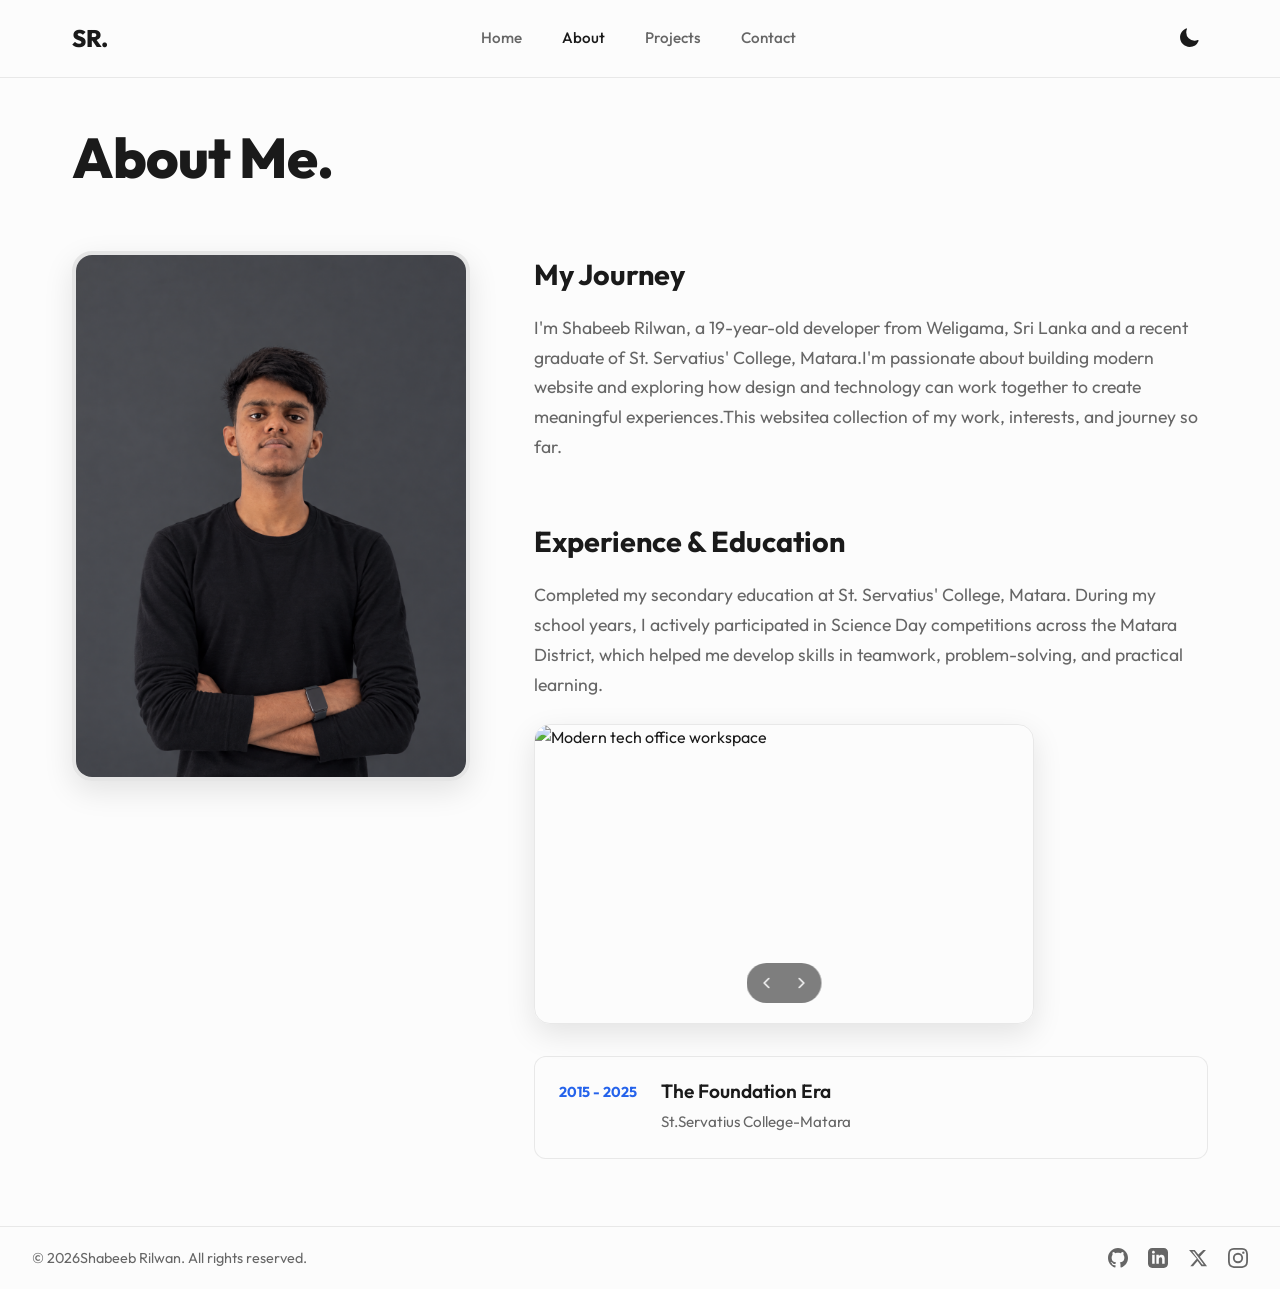
==== commit 95881cd4: "Update about.html" ====
--- a/about.html
+++ b/about.html
@@ -1 +1 @@
-<!doctype html><html lang="en" data-theme="dark"><head><meta charset="UTF-8" /><meta name="viewport" content="width=device-width, initial-scale=1" /><title>About | Shabeeb</title><meta name="description" content="Learn about Alex Rivera — a full-stack developer and UX designer with a background in computer science, user experience, and product development." /><meta name="author" content="shabeeb rilwan" /><meta name="robots" content="index, follow" /><link rel="canonical" href="https://shabeebrilwan-svg.github.io/portfolio/about.html"><meta property="og:title" content="About | Shabeeb" /><meta property="og:description" content="Learn about SHABEEB." /><meta property="og:type" content="website" /><meta property="og:url" content="https://shabeebrilwan-svg.github.io/portfolio/about.html" /><link rel="preconnect" href="https://fonts.googleapis.com" /><link rel="preconnect" href="https://fonts.gstatic.com" crossorigin /><link href="https://fonts.googleapis.com/css2?family=Outfit:wght@300;400;500;600;700;800&display=swap" rel="stylesheet" /><link rel="stylesheet" href="styles.css" /></head><body><nav class="navbar" id="navbar"><div class="nav-container"><a href="index.html" class="nav-brand">SR.</a><div class="nav-links" id="nav-links"><a href="index.html" class="active">Home</a><a href="about.html">About</a><a href="projects.html">Projects</a><a href="contact.html">Contact</a></div><div class="nav-controls"><button class="theme-toggle" id="theme-toggle" aria-label="Toggle Theme"><svg id="theme-icon" xmlns="http://www.w3.org/2000/svg" viewBox="0 0 24 24"><path d="M12 2.25a.75.75 0 0 1 .75.75v2.25a.75.75 0 0 1-1.5 0V3a.75.75 0 0 1 .75-.75ZM7.5 12a4.5 4.5 0 1 1 9 0 4.5 4.5 0 0 1-9 0ZM18.894 6.166a.75.75 0 0 0-1.06-1.06l-1.591 1.59a.75.75 0 1 0 1.06 1.061l1.591-1.59ZM21.75 12a.75.75 0 0 1-.75.75h-2.25a.75.75 0 0 1 0-1.5H21a.75.75 0 0 1 .75.75ZM17.834 18.894a.75.75 0 0 0 1.06-1.06l-1.59-1.591a.75.75 0 1 0-1.061 1.06l1.59 1.591ZM12 18.75a.75.75 0 0 1 .75.75V21a.75.75 0 0 1-1.5 0v-1.5a.75.75 0 0 1 .75-.75ZM6.166 18.894a.75.75 0 0 1-1.06-1.06l1.59-1.591a.75.75 0 1 1 1.061 1.06l-1.59 1.591ZM2.25 12a.75.75 0 0 1 .75-.75H5.25a.75.75 0 0 1 0 1.5H3a.75.75 0 0 1-.75-.75ZM6.166 6.166a.75.75 0 0 1 1.06-1.06l1.59 1.591a.75.75 0 1 1-1.061 1.06l-1.59-1.591Z" /></svg></button><button class="mobile-toggle" id="mobile-toggle" aria-label="Toggle Menu"><svg xmlns="http://www.w3.org/2000/svg" width="24" height="24" fill="none" viewBox="0 0 24 24" stroke="currentColor" stroke-width="2"><path stroke-linecap="round" stroke-linejoin="round" d="M4 6h16M4 12h16m-7 6h7" /></svg></button></div></div></nav><main class="page-main"><div class="page-container"><h1 class="page-title">About Me.</h1><div class="about-grid"><div class="about-image-col"><div class="image-stack"><img src="assets/images/shabeeb.png" alt="shabeeb" class="stack-img main-img" loading="lazy" /></div></div><div class="about-text-col"><h2 class="section-heading">My Journey</h2><p class="section-text">I'm Shabeeb Rilwan, a 19-year-old developer from Weligama, Sri Lanka and a recent graduate of St. Servatius' College, Matara.I'm passionate about building modern website and exploring how design and technology can work together to create meaningful experiences.This websitea collection of my work, interests, and journey so far. </p><h2 class="section-heading mt-2">Experience &amp; Education</h2><p class="section-text">Completed my secondary education at St. Servatius' College, Matara. During my school years, I actively participated in Science Day competitions across the Matara District, which helped me develop skills in teamwork, problem-solving, and practical learning.</p><div class="carousel" id="carousel"><div class="carousel-slides" id="carousel-slides"><img src="assets/images/scl01.jpg" alt="Modern tech office workspace" class="carousel-slide" loading="lazy" /><img src="assets/images/scl02.jpg" alt="Team collaboration and brainstorming" class="carousel-slide" loading="lazy" /><img src="assets/images/scl03.jpg" alt="Tech conference and professional development" class="carousel-slide" loading="lazy" /></div><div class="carousel-controls"><button class="carousel-btn" id="prev" aria-label="Previous Slide"><svg xmlns="http://www.w3.org/2000/svg" width="24" height="24" viewBox="0 0 24 24" fill="none" stroke="currentColor" stroke-width="2" stroke-linecap="round" stroke-linejoin="round" data-lucide="chevron-left" aria-hidden="true" style="width: 18px; height: 18px" class="lucide lucide-chevron-left"><path d="m15 18-6-6 6-6"></path></svg></button><button class="carousel-btn" id="next" aria-label="Next Slide"><svg xmlns="http://www.w3.org/2000/svg" width="24" height="24" viewBox="0 0 24 24" fill="none" stroke="currentColor" stroke-width="2" stroke-linecap="round" stroke-linejoin="round" data-lucide="chevron-right" aria-hidden="true" style="width: 18px; height: 18px" class="lucide lucide-chevron-right"><path d="m9 18 6-6-6-6"></path></svg></button></div></div><div class="experience-list"><div class="exp-item"><span class="exp-year">2015 - 2025</span><div class="exp-details"><h3>The Foundation Era</h3><p>St.Servatius College-Matara</p></div></div></div></div></div></main><footer><div class="footer-left">&copy; <span id="year">2026</span>Shabeeb Rilwan. All rights reserved.</div><div class="socials"><a href="https://github.com/your-username" target="_blank" rel="noopener noreferrer" aria-label="GitHub"><svg xmlns="http://www.w3.org/2000/svg" width="20" height="20" viewBox="0 0 24 24" fill="currentColor"><path d="M12 0c-6.626 0-12 5.373-12 12 0 5.302 3.438 9.8 8.207 11.387.599.111.793-.261.793-.577v-2.234c-3.338.726-4.033-1.416-4.033-1.416-.546-1.387-1.333-1.756-1.333-1.756-1.089-.745.083-.729.083-.729 1.205.084 1.839 1.237 1.839 1.237 1.07 1.834 2.807 1.304 3.492.997.107-.775.418-1.305.762-1.604-2.665-.305-5.467-1.334-5.467-5.931 0-1.311.469-2.381 1.236-3.221-.124-.303-.535-1.524.117-3.176 0 0 1.008-.322 3.301 1.23.957-.266 1.983-.399 3.003-.404 1.02.005 2.047.138 3.006.404 2.291-1.552 3.297-1.23 3.297-1.23.653 1.653.242 2.874.118 3.176.77.84 1.235 1.911 1.235 3.221 0 4.609-2.807 5.624-5.479 5.921.43.372.823 1.102.823 2.222v3.293c0 .319.192.694.801.576 4.765-1.589 8.199-6.086 8.199-11.386 0-6.627-5.373-12-12-12z" /></svg></a><a href="https://www.linkedin.com/in/your-username/" target="_blank" rel="noopener noreferrer" aria-label="LinkedIn"><svg xmlns="http://www.w3.org/2000/svg" width="20" height="20" viewBox="0 0 24 24" fill="currentColor"><path d="M19 0h-14c-2.761 0-5 2.239-5 5v14c0 2.761 2.239 5 5 5h14c2.762 0 5-2.239 5-5v-14c0-2.761-2.238-5-5-5zm-11 19h-3v-11h3v11zm-1.5-12.268c-.966 0-1.75-.79-1.75-1.764s.784-1.764 1.75-1.764 1.75.79 1.75 1.764-.783 1.764-1.75 1.764zm13.5 12.268h-3v-5.604c0-3.368-4-3.113-4 0v5.604h-3v-11h3v1.765c1.396-2.586 7-2.777 7 2.476v6.759z" /></svg></a><a href="https://twitter.com/your-username" target="_blank" rel="noopener noreferrer" aria-label="Twitter / X"><svg xmlns="http://www.w3.org/2000/svg" width="20" height="20" viewBox="0 0 24 24" fill="currentColor"><path d="M18.244 2.25h3.308l-7.227 8.26 8.502 11.24H16.17l-4.714-6.231-5.401 6.231H2.741l7.73-8.835L1.254 2.25H8.08l4.259 5.622 5.905-5.622Zm-1.161 17.52h1.833L7.084 4.126H5.117z" /></svg></a><a href="https://instagram.com/shabeeb_.x26" target="_blank" rel="noopener noreferrer" aria-label="Instagram"><svg xmlns="http://www.w3.org/2000/svg" width="20" height="20" viewBox="0 0 24 24" fill="currentColor"><path d="M12 2.163c3.204 0 3.584.012 4.85.07 3.252.148 4.771 1.691 4.919 4.919.058 1.265.069 1.645.069 4.849 0 3.205-.012 3.584-.069 4.849-.149 3.225-1.664 4.771-4.919 4.919-1.266.058-1.644.07-4.85.07-3.204 0-3.584-.012-4.849-.07-3.26-.149-4.771-1.699-4.919-4.92-.058-1.265-.07-1.644-.07-4.849 0-3.204.013-3.583.07-4.849.149-3.227 1.664-4.771 4.919-4.919 1.266-.057 1.645-.069 4.849-.069zM12 0C8.741 0 8.333.014 7.053.072 2.695.272.273 2.69.073 7.052.014 8.333 0 8.741 0 12c0 3.259.014 3.668.072 4.948.2 4.358 2.618 6.78 6.98 6.98C8.333 23.986 8.741 24 12 24c3.259 0 3.668-.014 4.948-.072 4.354-.2 6.782-2.618 6.979-6.98.059-1.28.073-1.689.073-4.948 0-3.259-.014-3.667-.072-4.947-.196-4.354-2.617-6.78-6.979-6.98C15.668.014 15.259 0 12 0zm0 5.838a6.162 6.162 0 1 0 0 12.324 6.162 6.162 0 0 0 0-12.324zM12 16a4 4 0 1 1 0-8 4 4 0 0 1 0 8zm6.406-11.845a1.44 1.44 0 1 0 0 2.881 1.44 1.44 0 0 0 0-2.881z" /></svg></a></div></footer><script src="scripts.js"></script></body></html>
+<!doctype html><html lang="en" data-theme="dark"><head><meta charset="UTF-8" /><meta name="viewport" content="width=device-width, initial-scale=1" /><title>About | Shabeeb</title><meta name="description" content="Learn about Alex Rivera — a full-stack developer and UX designer with a background in computer science, user experience, and product development." /><meta name="author" content="shabeeb rilwan" /><meta name="robots" content="index, follow" /><link rel="canonical" href="https://shabeebrilwan-svg.github.io/portfolio/about.html"><meta property="og:title" content="About | Shabeeb" /><meta property="og:description" content="Learn about SHABEEB." /><meta property="og:type" content="website" /><meta property="og:url" content="https://shabeebrilwan-svg.github.io/portfolio/about.html" /><link rel="preconnect" href="https://fonts.googleapis.com" /><link rel="preconnect" href="https://fonts.gstatic.com" crossorigin /><link href="https://fonts.googleapis.com/css2?family=Outfit:wght@300;400;500;600;700;800&display=swap" rel="stylesheet" /><link rel="stylesheet" href="styles.css" /></head><body><nav class="navbar" id="navbar"><div class="nav-container"><a href="index.html" class="nav-brand">SR.</a><div class="nav-links" id="nav-links"><a href="index.html" class="active">Home</a><a href="about.html">About</a><a href="projects.html">Projects</a><a href="contact.html">Contact</a></div><div class="nav-controls"><button class="theme-toggle" id="theme-toggle" aria-label="Toggle Theme"><svg id="theme-icon" xmlns="http://www.w3.org/2000/svg" viewBox="0 0 24 24"><path d="M12 2.25a.75.75 0 0 1 .75.75v2.25a.75.75 0 0 1-1.5 0V3a.75.75 0 0 1 .75-.75ZM7.5 12a4.5 4.5 0 1 1 9 0 4.5 4.5 0 0 1-9 0ZM18.894 6.166a.75.75 0 0 0-1.06-1.06l-1.591 1.59a.75.75 0 1 0 1.06 1.061l1.591-1.59ZM21.75 12a.75.75 0 0 1-.75.75h-2.25a.75.75 0 0 1 0-1.5H21a.75.75 0 0 1 .75.75ZM17.834 18.894a.75.75 0 0 0 1.06-1.06l-1.59-1.591a.75.75 0 1 0-1.061 1.06l1.59 1.591ZM12 18.75a.75.75 0 0 1 .75.75V21a.75.75 0 0 1-1.5 0v-1.5a.75.75 0 0 1 .75-.75ZM6.166 18.894a.75.75 0 0 1-1.06-1.06l1.59-1.591a.75.75 0 1 1 1.061 1.06l-1.59 1.591ZM2.25 12a.75.75 0 0 1 .75-.75H5.25a.75.75 0 0 1 0 1.5H3a.75.75 0 0 1-.75-.75ZM6.166 6.166a.75.75 0 0 1 1.06-1.06l1.59 1.591a.75.75 0 1 1-1.061 1.06l-1.59-1.591Z" /></svg></button><button class="mobile-toggle" id="mobile-toggle" aria-label="Toggle Menu"><svg xmlns="http://www.w3.org/2000/svg" width="24" height="24" fill="none" viewBox="0 0 24 24" stroke="currentColor" stroke-width="2"><path stroke-linecap="round" stroke-linejoin="round" d="M4 6h16M4 12h16m-7 6h7" /></svg></button></div></div></nav><main class="page-main"><div class="page-container"><h1 class="page-title">About Me.</h1><div class="about-grid"><div class="about-image-col"><div class="image-stack"><img src="shabeeb.png" alt="shabeeb" class="stack-img main-img" loading="lazy" /></div></div><div class="about-text-col"><h2 class="section-heading">My Journey</h2><p class="section-text">I'm Shabeeb Rilwan, a 19-year-old developer from Weligama, Sri Lanka and a recent graduate of St. Servatius' College, Matara.I'm passionate about building modern website and exploring how design and technology can work together to create meaningful experiences.This websitea collection of my work, interests, and journey so far. </p><h2 class="section-heading mt-2">Experience &amp; Education</h2><p class="section-text">Completed my secondary education at St. Servatius' College, Matara. During my school years, I actively participated in Science Day competitions across the Matara District, which helped me develop skills in teamwork, problem-solving, and practical learning.</p><div class="carousel" id="carousel"><div class="carousel-slides" id="carousel-slides"><img src="assets/images/scl01.jpg" alt="Modern tech office workspace" class="carousel-slide" loading="lazy" /><img src="assets/images/scl02.jpg" alt="Team collaboration and brainstorming" class="carousel-slide" loading="lazy" /><img src="assets/images/scl03.jpg" alt="Tech conference and professional development" class="carousel-slide" loading="lazy" /></div><div class="carousel-controls"><button class="carousel-btn" id="prev" aria-label="Previous Slide"><svg xmlns="http://www.w3.org/2000/svg" width="24" height="24" viewBox="0 0 24 24" fill="none" stroke="currentColor" stroke-width="2" stroke-linecap="round" stroke-linejoin="round" data-lucide="chevron-left" aria-hidden="true" style="width: 18px; height: 18px" class="lucide lucide-chevron-left"><path d="m15 18-6-6 6-6"></path></svg></button><button class="carousel-btn" id="next" aria-label="Next Slide"><svg xmlns="http://www.w3.org/2000/svg" width="24" height="24" viewBox="0 0 24 24" fill="none" stroke="currentColor" stroke-width="2" stroke-linecap="round" stroke-linejoin="round" data-lucide="chevron-right" aria-hidden="true" style="width: 18px; height: 18px" class="lucide lucide-chevron-right"><path d="m9 18 6-6-6-6"></path></svg></button></div></div><div class="experience-list"><div class="exp-item"><span class="exp-year">2015 - 2025</span><div class="exp-details"><h3>The Foundation Era</h3><p>St.Servatius College-Matara</p></div></div></div></div></div></main><footer><div class="footer-left">&copy; <span id="year">2026</span>Shabeeb Rilwan. All rights reserved.</div><div class="socials"><a href="https://github.com/your-username" target="_blank" rel="noopener noreferrer" aria-label="GitHub"><svg xmlns="http://www.w3.org/2000/svg" width="20" height="20" viewBox="0 0 24 24" fill="currentColor"><path d="M12 0c-6.626 0-12 5.373-12 12 0 5.302 3.438 9.8 8.207 11.387.599.111.793-.261.793-.577v-2.234c-3.338.726-4.033-1.416-4.033-1.416-.546-1.387-1.333-1.756-1.333-1.756-1.089-.745.083-.729.083-.729 1.205.084 1.839 1.237 1.839 1.237 1.07 1.834 2.807 1.304 3.492.997.107-.775.418-1.305.762-1.604-2.665-.305-5.467-1.334-5.467-5.931 0-1.311.469-2.381 1.236-3.221-.124-.303-.535-1.524.117-3.176 0 0 1.008-.322 3.301 1.23.957-.266 1.983-.399 3.003-.404 1.02.005 2.047.138 3.006.404 2.291-1.552 3.297-1.23 3.297-1.23.653 1.653.242 2.874.118 3.176.77.84 1.235 1.911 1.235 3.221 0 4.609-2.807 5.624-5.479 5.921.43.372.823 1.102.823 2.222v3.293c0 .319.192.694.801.576 4.765-1.589 8.199-6.086 8.199-11.386 0-6.627-5.373-12-12-12z" /></svg></a><a href="https://www.linkedin.com/in/your-username/" target="_blank" rel="noopener noreferrer" aria-label="LinkedIn"><svg xmlns="http://www.w3.org/2000/svg" width="20" height="20" viewBox="0 0 24 24" fill="currentColor"><path d="M19 0h-14c-2.761 0-5 2.239-5 5v14c0 2.761 2.239 5 5 5h14c2.762 0 5-2.239 5-5v-14c0-2.761-2.238-5-5-5zm-11 19h-3v-11h3v11zm-1.5-12.268c-.966 0-1.75-.79-1.75-1.764s.784-1.764 1.75-1.764 1.75.79 1.75 1.764-.783 1.764-1.75 1.764zm13.5 12.268h-3v-5.604c0-3.368-4-3.113-4 0v5.604h-3v-11h3v1.765c1.396-2.586 7-2.777 7 2.476v6.759z" /></svg></a><a href="https://twitter.com/your-username" target="_blank" rel="noopener noreferrer" aria-label="Twitter / X"><svg xmlns="http://www.w3.org/2000/svg" width="20" height="20" viewBox="0 0 24 24" fill="currentColor"><path d="M18.244 2.25h3.308l-7.227 8.26 8.502 11.24H16.17l-4.714-6.231-5.401 6.231H2.741l7.73-8.835L1.254 2.25H8.08l4.259 5.622 5.905-5.622Zm-1.161 17.52h1.833L7.084 4.126H5.117z" /></svg></a><a href="https://instagram.com/shabeeb_.x26" target="_blank" rel="noopener noreferrer" aria-label="Instagram"><svg xmlns="http://www.w3.org/2000/svg" width="20" height="20" viewBox="0 0 24 24" fill="currentColor"><path d="M12 2.163c3.204 0 3.584.012 4.85.07 3.252.148 4.771 1.691 4.919 4.919.058 1.265.069 1.645.069 4.849 0 3.205-.012 3.584-.069 4.849-.149 3.225-1.664 4.771-4.919 4.919-1.266.058-1.644.07-4.85.07-3.204 0-3.584-.012-4.849-.07-3.26-.149-4.771-1.699-4.919-4.92-.058-1.265-.07-1.644-.07-4.849 0-3.204.013-3.583.07-4.849.149-3.227 1.664-4.771 4.919-4.919 1.266-.057 1.645-.069 4.849-.069zM12 0C8.741 0 8.333.014 7.053.072 2.695.272.273 2.69.073 7.052.014 8.333 0 8.741 0 12c0 3.259.014 3.668.072 4.948.2 4.358 2.618 6.78 6.98 6.98C8.333 23.986 8.741 24 12 24c3.259 0 3.668-.014 4.948-.072 4.354-.2 6.782-2.618 6.979-6.98.059-1.28.073-1.689.073-4.948 0-3.259-.014-3.667-.072-4.947-.196-4.354-2.617-6.78-6.979-6.98C15.668.014 15.259 0 12 0zm0 5.838a6.162 6.162 0 1 0 0 12.324 6.162 6.162 0 0 0 0-12.324zM12 16a4 4 0 1 1 0-8 4 4 0 0 1 0 8zm6.406-11.845a1.44 1.44 0 1 0 0 2.881 1.44 1.44 0 0 0 0-2.881z" /></svg></a></div></footer><script src="scripts.js"></script></body></html>
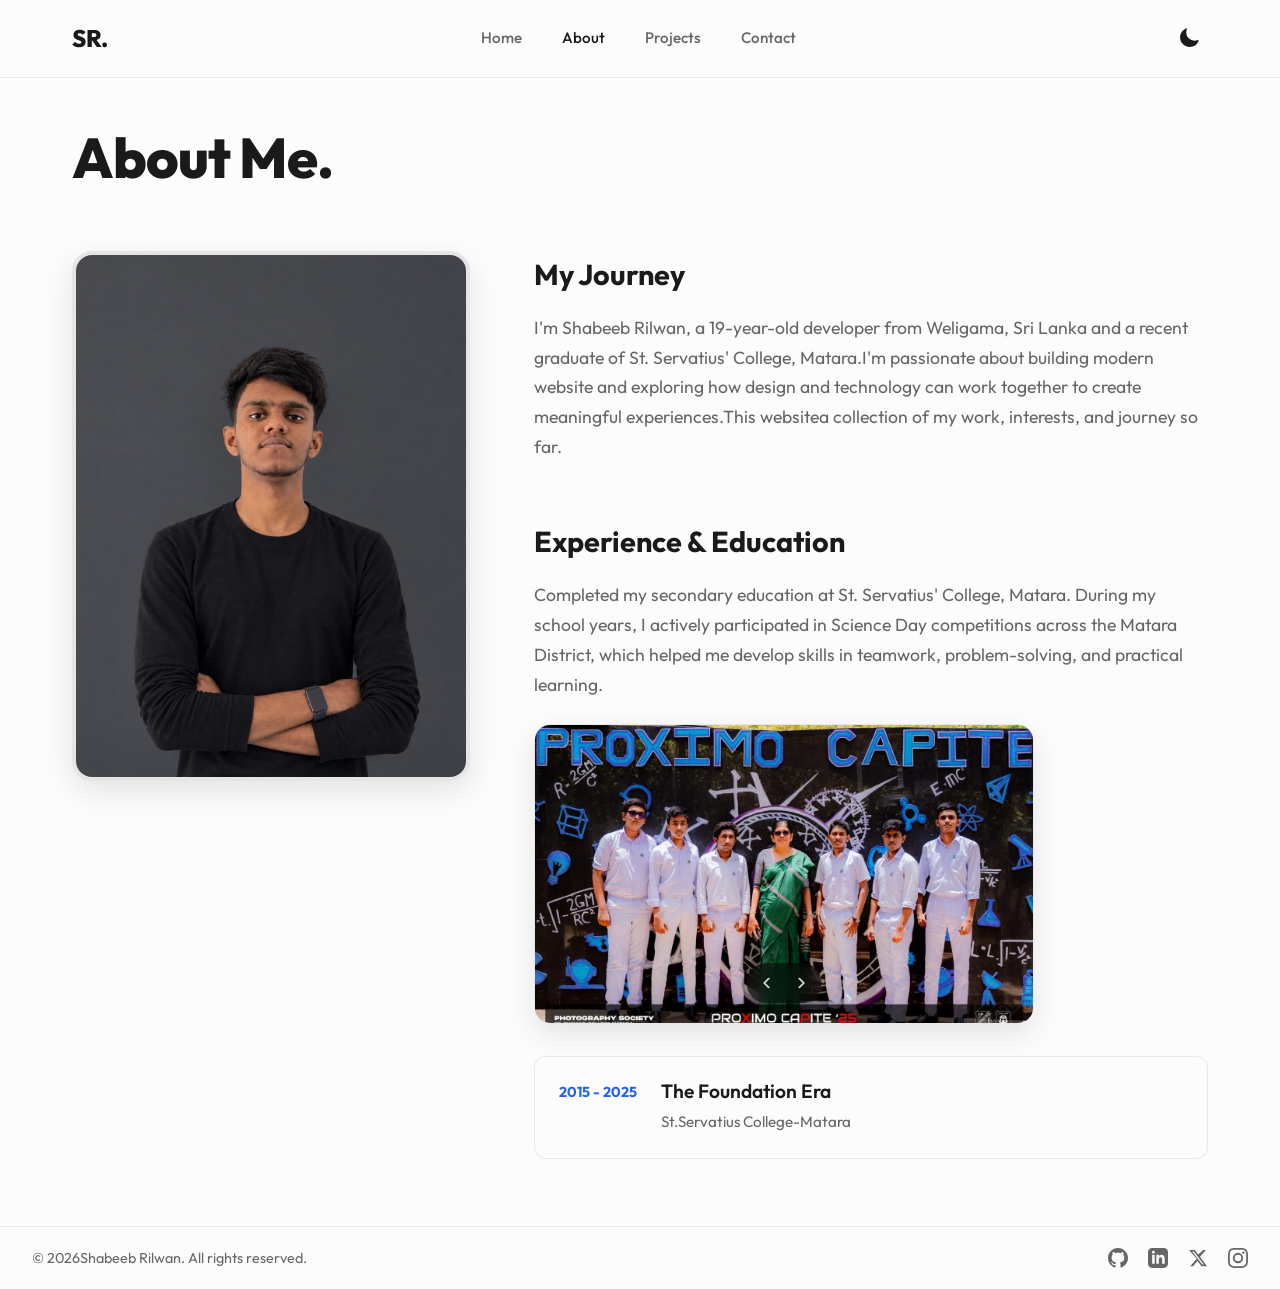
==== commit 83de5ab1: "Update about.html" ====
--- a/about.html
+++ b/about.html
@@ -1 +1 @@
-<!doctype html><html lang="en" data-theme="dark"><head><meta charset="UTF-8" /><meta name="viewport" content="width=device-width, initial-scale=1" /><title>About | Shabeeb</title><meta name="description" content="Learn about Alex Rivera — a full-stack developer and UX designer with a background in computer science, user experience, and product development." /><meta name="author" content="shabeeb rilwan" /><meta name="robots" content="index, follow" /><link rel="canonical" href="https://shabeebrilwan-svg.github.io/portfolio/about.html"><meta property="og:title" content="About | Shabeeb" /><meta property="og:description" content="Learn about SHABEEB." /><meta property="og:type" content="website" /><meta property="og:url" content="https://shabeebrilwan-svg.github.io/portfolio/about.html" /><link rel="preconnect" href="https://fonts.googleapis.com" /><link rel="preconnect" href="https://fonts.gstatic.com" crossorigin /><link href="https://fonts.googleapis.com/css2?family=Outfit:wght@300;400;500;600;700;800&display=swap" rel="stylesheet" /><link rel="stylesheet" href="styles.css" /></head><body><nav class="navbar" id="navbar"><div class="nav-container"><a href="index.html" class="nav-brand">SR.</a><div class="nav-links" id="nav-links"><a href="index.html" class="active">Home</a><a href="about.html">About</a><a href="projects.html">Projects</a><a href="contact.html">Contact</a></div><div class="nav-controls"><button class="theme-toggle" id="theme-toggle" aria-label="Toggle Theme"><svg id="theme-icon" xmlns="http://www.w3.org/2000/svg" viewBox="0 0 24 24"><path d="M12 2.25a.75.75 0 0 1 .75.75v2.25a.75.75 0 0 1-1.5 0V3a.75.75 0 0 1 .75-.75ZM7.5 12a4.5 4.5 0 1 1 9 0 4.5 4.5 0 0 1-9 0ZM18.894 6.166a.75.75 0 0 0-1.06-1.06l-1.591 1.59a.75.75 0 1 0 1.06 1.061l1.591-1.59ZM21.75 12a.75.75 0 0 1-.75.75h-2.25a.75.75 0 0 1 0-1.5H21a.75.75 0 0 1 .75.75ZM17.834 18.894a.75.75 0 0 0 1.06-1.06l-1.59-1.591a.75.75 0 1 0-1.061 1.06l1.59 1.591ZM12 18.75a.75.75 0 0 1 .75.75V21a.75.75 0 0 1-1.5 0v-1.5a.75.75 0 0 1 .75-.75ZM6.166 18.894a.75.75 0 0 1-1.06-1.06l1.59-1.591a.75.75 0 1 1 1.061 1.06l-1.59 1.591ZM2.25 12a.75.75 0 0 1 .75-.75H5.25a.75.75 0 0 1 0 1.5H3a.75.75 0 0 1-.75-.75ZM6.166 6.166a.75.75 0 0 1 1.06-1.06l1.59 1.591a.75.75 0 1 1-1.061 1.06l-1.59-1.591Z" /></svg></button><button class="mobile-toggle" id="mobile-toggle" aria-label="Toggle Menu"><svg xmlns="http://www.w3.org/2000/svg" width="24" height="24" fill="none" viewBox="0 0 24 24" stroke="currentColor" stroke-width="2"><path stroke-linecap="round" stroke-linejoin="round" d="M4 6h16M4 12h16m-7 6h7" /></svg></button></div></div></nav><main class="page-main"><div class="page-container"><h1 class="page-title">About Me.</h1><div class="about-grid"><div class="about-image-col"><div class="image-stack"><img src="shabeeb.png" alt="shabeeb" class="stack-img main-img" loading="lazy" /></div></div><div class="about-text-col"><h2 class="section-heading">My Journey</h2><p class="section-text">I'm Shabeeb Rilwan, a 19-year-old developer from Weligama, Sri Lanka and a recent graduate of St. Servatius' College, Matara.I'm passionate about building modern website and exploring how design and technology can work together to create meaningful experiences.This websitea collection of my work, interests, and journey so far. </p><h2 class="section-heading mt-2">Experience &amp; Education</h2><p class="section-text">Completed my secondary education at St. Servatius' College, Matara. During my school years, I actively participated in Science Day competitions across the Matara District, which helped me develop skills in teamwork, problem-solving, and practical learning.</p><div class="carousel" id="carousel"><div class="carousel-slides" id="carousel-slides"><img src="assets/images/scl01.jpg" alt="Modern tech office workspace" class="carousel-slide" loading="lazy" /><img src="assets/images/scl02.jpg" alt="Team collaboration and brainstorming" class="carousel-slide" loading="lazy" /><img src="assets/images/scl03.jpg" alt="Tech conference and professional development" class="carousel-slide" loading="lazy" /></div><div class="carousel-controls"><button class="carousel-btn" id="prev" aria-label="Previous Slide"><svg xmlns="http://www.w3.org/2000/svg" width="24" height="24" viewBox="0 0 24 24" fill="none" stroke="currentColor" stroke-width="2" stroke-linecap="round" stroke-linejoin="round" data-lucide="chevron-left" aria-hidden="true" style="width: 18px; height: 18px" class="lucide lucide-chevron-left"><path d="m15 18-6-6 6-6"></path></svg></button><button class="carousel-btn" id="next" aria-label="Next Slide"><svg xmlns="http://www.w3.org/2000/svg" width="24" height="24" viewBox="0 0 24 24" fill="none" stroke="currentColor" stroke-width="2" stroke-linecap="round" stroke-linejoin="round" data-lucide="chevron-right" aria-hidden="true" style="width: 18px; height: 18px" class="lucide lucide-chevron-right"><path d="m9 18 6-6-6-6"></path></svg></button></div></div><div class="experience-list"><div class="exp-item"><span class="exp-year">2015 - 2025</span><div class="exp-details"><h3>The Foundation Era</h3><p>St.Servatius College-Matara</p></div></div></div></div></div></main><footer><div class="footer-left">&copy; <span id="year">2026</span>Shabeeb Rilwan. All rights reserved.</div><div class="socials"><a href="https://github.com/your-username" target="_blank" rel="noopener noreferrer" aria-label="GitHub"><svg xmlns="http://www.w3.org/2000/svg" width="20" height="20" viewBox="0 0 24 24" fill="currentColor"><path d="M12 0c-6.626 0-12 5.373-12 12 0 5.302 3.438 9.8 8.207 11.387.599.111.793-.261.793-.577v-2.234c-3.338.726-4.033-1.416-4.033-1.416-.546-1.387-1.333-1.756-1.333-1.756-1.089-.745.083-.729.083-.729 1.205.084 1.839 1.237 1.839 1.237 1.07 1.834 2.807 1.304 3.492.997.107-.775.418-1.305.762-1.604-2.665-.305-5.467-1.334-5.467-5.931 0-1.311.469-2.381 1.236-3.221-.124-.303-.535-1.524.117-3.176 0 0 1.008-.322 3.301 1.23.957-.266 1.983-.399 3.003-.404 1.02.005 2.047.138 3.006.404 2.291-1.552 3.297-1.23 3.297-1.23.653 1.653.242 2.874.118 3.176.77.84 1.235 1.911 1.235 3.221 0 4.609-2.807 5.624-5.479 5.921.43.372.823 1.102.823 2.222v3.293c0 .319.192.694.801.576 4.765-1.589 8.199-6.086 8.199-11.386 0-6.627-5.373-12-12-12z" /></svg></a><a href="https://www.linkedin.com/in/your-username/" target="_blank" rel="noopener noreferrer" aria-label="LinkedIn"><svg xmlns="http://www.w3.org/2000/svg" width="20" height="20" viewBox="0 0 24 24" fill="currentColor"><path d="M19 0h-14c-2.761 0-5 2.239-5 5v14c0 2.761 2.239 5 5 5h14c2.762 0 5-2.239 5-5v-14c0-2.761-2.238-5-5-5zm-11 19h-3v-11h3v11zm-1.5-12.268c-.966 0-1.75-.79-1.75-1.764s.784-1.764 1.75-1.764 1.75.79 1.75 1.764-.783 1.764-1.75 1.764zm13.5 12.268h-3v-5.604c0-3.368-4-3.113-4 0v5.604h-3v-11h3v1.765c1.396-2.586 7-2.777 7 2.476v6.759z" /></svg></a><a href="https://twitter.com/your-username" target="_blank" rel="noopener noreferrer" aria-label="Twitter / X"><svg xmlns="http://www.w3.org/2000/svg" width="20" height="20" viewBox="0 0 24 24" fill="currentColor"><path d="M18.244 2.25h3.308l-7.227 8.26 8.502 11.24H16.17l-4.714-6.231-5.401 6.231H2.741l7.73-8.835L1.254 2.25H8.08l4.259 5.622 5.905-5.622Zm-1.161 17.52h1.833L7.084 4.126H5.117z" /></svg></a><a href="https://instagram.com/shabeeb_.x26" target="_blank" rel="noopener noreferrer" aria-label="Instagram"><svg xmlns="http://www.w3.org/2000/svg" width="20" height="20" viewBox="0 0 24 24" fill="currentColor"><path d="M12 2.163c3.204 0 3.584.012 4.85.07 3.252.148 4.771 1.691 4.919 4.919.058 1.265.069 1.645.069 4.849 0 3.205-.012 3.584-.069 4.849-.149 3.225-1.664 4.771-4.919 4.919-1.266.058-1.644.07-4.85.07-3.204 0-3.584-.012-4.849-.07-3.26-.149-4.771-1.699-4.919-4.92-.058-1.265-.07-1.644-.07-4.849 0-3.204.013-3.583.07-4.849.149-3.227 1.664-4.771 4.919-4.919 1.266-.057 1.645-.069 4.849-.069zM12 0C8.741 0 8.333.014 7.053.072 2.695.272.273 2.69.073 7.052.014 8.333 0 8.741 0 12c0 3.259.014 3.668.072 4.948.2 4.358 2.618 6.78 6.98 6.98C8.333 23.986 8.741 24 12 24c3.259 0 3.668-.014 4.948-.072 4.354-.2 6.782-2.618 6.979-6.98.059-1.28.073-1.689.073-4.948 0-3.259-.014-3.667-.072-4.947-.196-4.354-2.617-6.78-6.979-6.98C15.668.014 15.259 0 12 0zm0 5.838a6.162 6.162 0 1 0 0 12.324 6.162 6.162 0 0 0 0-12.324zM12 16a4 4 0 1 1 0-8 4 4 0 0 1 0 8zm6.406-11.845a1.44 1.44 0 1 0 0 2.881 1.44 1.44 0 0 0 0-2.881z" /></svg></a></div></footer><script src="scripts.js"></script></body></html>
+<!doctype html><html lang="en" data-theme="dark"><head><meta charset="UTF-8" /><meta name="viewport" content="width=device-width, initial-scale=1" /><title>About | Shabeeb</title><meta name="description" content="Learn about ." /><meta name="author" content="shabeeb rilwan" /><meta name="robots" content="index, follow" /><link rel="canonical" href="https://shabeebrilwan-svg.github.io/portfolio/about.html"><meta property="og:title" content="About | Shabeeb" /><meta property="og:description" content="Learn about SHABEEB." /><meta property="og:type" content="website" /><meta property="og:url" content="https://shabeebrilwan-svg.github.io/portfolio/about.html" /><link rel="preconnect" href="https://fonts.googleapis.com" /><link rel="preconnect" href="https://fonts.gstatic.com" crossorigin /><link href="https://fonts.googleapis.com/css2?family=Outfit:wght@300;400;500;600;700;800&display=swap" rel="stylesheet" /><link rel="stylesheet" href="styles.css" /></head><body><nav class="navbar" id="navbar"><div class="nav-container"><a href="index.html" class="nav-brand">SR.</a><div class="nav-links" id="nav-links"><a href="index.html" class="active">Home</a><a href="about.html">About</a><a href="projects.html">Projects</a><a href="contact.html">Contact</a></div><div class="nav-controls"><button class="theme-toggle" id="theme-toggle" aria-label="Toggle Theme"><svg id="theme-icon" xmlns="http://www.w3.org/2000/svg" viewBox="0 0 24 24"><path d="M12 2.25a.75.75 0 0 1 .75.75v2.25a.75.75 0 0 1-1.5 0V3a.75.75 0 0 1 .75-.75ZM7.5 12a4.5 4.5 0 1 1 9 0 4.5 4.5 0 0 1-9 0ZM18.894 6.166a.75.75 0 0 0-1.06-1.06l-1.591 1.59a.75.75 0 1 0 1.06 1.061l1.591-1.59ZM21.75 12a.75.75 0 0 1-.75.75h-2.25a.75.75 0 0 1 0-1.5H21a.75.75 0 0 1 .75.75ZM17.834 18.894a.75.75 0 0 0 1.06-1.06l-1.59-1.591a.75.75 0 1 0-1.061 1.06l1.59 1.591ZM12 18.75a.75.75 0 0 1 .75.75V21a.75.75 0 0 1-1.5 0v-1.5a.75.75 0 0 1 .75-.75ZM6.166 18.894a.75.75 0 0 1-1.06-1.06l1.59-1.591a.75.75 0 1 1 1.061 1.06l-1.59 1.591ZM2.25 12a.75.75 0 0 1 .75-.75H5.25a.75.75 0 0 1 0 1.5H3a.75.75 0 0 1-.75-.75ZM6.166 6.166a.75.75 0 0 1 1.06-1.06l1.59 1.591a.75.75 0 1 1-1.061 1.06l-1.59-1.591Z" /></svg></button><button class="mobile-toggle" id="mobile-toggle" aria-label="Toggle Menu"><svg xmlns="http://www.w3.org/2000/svg" width="24" height="24" fill="none" viewBox="0 0 24 24" stroke="currentColor" stroke-width="2"><path stroke-linecap="round" stroke-linejoin="round" d="M4 6h16M4 12h16m-7 6h7" /></svg></button></div></div></nav><main class="page-main"><div class="page-container"><h1 class="page-title">About Me.</h1><div class="about-grid"><div class="about-image-col"><div class="image-stack"><img src="shabeeb.png" alt="shabeeb" class="stack-img main-img" loading="lazy" /></div></div><div class="about-text-col"><h2 class="section-heading">My Journey</h2><p class="section-text">I'm Shabeeb Rilwan, a 19-year-old developer from Weligama, Sri Lanka and a recent graduate of St. Servatius' College, Matara.I'm passionate about building modern website and exploring how design and technology can work together to create meaningful experiences.This websitea collection of my work, interests, and journey so far. </p><h2 class="section-heading mt-2">Experience &amp; Education</h2><p class="section-text">Completed my secondary education at St. Servatius' College, Matara. During my school years, I actively participated in Science Day competitions across the Matara District, which helped me develop skills in teamwork, problem-solving, and practical learning.</p><div class="carousel" id="carousel"><div class="carousel-slides" id="carousel-slides"><img src="scl01.jpg" alt="Modern tech office workspace" class="carousel-slide" loading="lazy" /><img src="scl02.jpg" alt="Team collaboration and brainstorming" class="carousel-slide" loading="lazy" /><img src="assets/images/scl03.jpg" alt="Tech conference and professional development" class="carousel-slide" loading="lazy" /></div><div class="carousel-controls"><button class="carousel-btn" id="prev" aria-label="Previous Slide"><svg xmlns="http://www.w3.org/2000/svg" width="24" height="24" viewBox="0 0 24 24" fill="none" stroke="currentColor" stroke-width="2" stroke-linecap="round" stroke-linejoin="round" data-lucide="chevron-left" aria-hidden="true" style="width: 18px; height: 18px" class="lucide lucide-chevron-left"><path d="m15 18-6-6 6-6"></path></svg></button><button class="carousel-btn" id="next" aria-label="Next Slide"><svg xmlns="http://www.w3.org/2000/svg" width="24" height="24" viewBox="0 0 24 24" fill="none" stroke="currentColor" stroke-width="2" stroke-linecap="round" stroke-linejoin="round" data-lucide="chevron-right" aria-hidden="true" style="width: 18px; height: 18px" class="lucide lucide-chevron-right"><path d="m9 18 6-6-6-6"></path></svg></button></div></div><div class="experience-list"><div class="exp-item"><span class="exp-year">2015 - 2025</span><div class="exp-details"><h3>The Foundation Era</h3><p>St.Servatius College-Matara</p></div></div></div></div></div></main><footer><div class="footer-left">&copy; <span id="year">2026</span>Shabeeb Rilwan. All rights reserved.</div><div class="socials"><a href="https://github.com/your-username" target="_blank" rel="noopener noreferrer" aria-label="GitHub"><svg xmlns="http://www.w3.org/2000/svg" width="20" height="20" viewBox="0 0 24 24" fill="currentColor"><path d="M12 0c-6.626 0-12 5.373-12 12 0 5.302 3.438 9.8 8.207 11.387.599.111.793-.261.793-.577v-2.234c-3.338.726-4.033-1.416-4.033-1.416-.546-1.387-1.333-1.756-1.333-1.756-1.089-.745.083-.729.083-.729 1.205.084 1.839 1.237 1.839 1.237 1.07 1.834 2.807 1.304 3.492.997.107-.775.418-1.305.762-1.604-2.665-.305-5.467-1.334-5.467-5.931 0-1.311.469-2.381 1.236-3.221-.124-.303-.535-1.524.117-3.176 0 0 1.008-.322 3.301 1.23.957-.266 1.983-.399 3.003-.404 1.02.005 2.047.138 3.006.404 2.291-1.552 3.297-1.23 3.297-1.23.653 1.653.242 2.874.118 3.176.77.84 1.235 1.911 1.235 3.221 0 4.609-2.807 5.624-5.479 5.921.43.372.823 1.102.823 2.222v3.293c0 .319.192.694.801.576 4.765-1.589 8.199-6.086 8.199-11.386 0-6.627-5.373-12-12-12z" /></svg></a><a href="https://www.linkedin.com/in/your-username/" target="_blank" rel="noopener noreferrer" aria-label="LinkedIn"><svg xmlns="http://www.w3.org/2000/svg" width="20" height="20" viewBox="0 0 24 24" fill="currentColor"><path d="M19 0h-14c-2.761 0-5 2.239-5 5v14c0 2.761 2.239 5 5 5h14c2.762 0 5-2.239 5-5v-14c0-2.761-2.238-5-5-5zm-11 19h-3v-11h3v11zm-1.5-12.268c-.966 0-1.75-.79-1.75-1.764s.784-1.764 1.75-1.764 1.75.79 1.75 1.764-.783 1.764-1.75 1.764zm13.5 12.268h-3v-5.604c0-3.368-4-3.113-4 0v5.604h-3v-11h3v1.765c1.396-2.586 7-2.777 7 2.476v6.759z" /></svg></a><a href="https://twitter.com/your-username" target="_blank" rel="noopener noreferrer" aria-label="Twitter / X"><svg xmlns="http://www.w3.org/2000/svg" width="20" height="20" viewBox="0 0 24 24" fill="currentColor"><path d="M18.244 2.25h3.308l-7.227 8.26 8.502 11.24H16.17l-4.714-6.231-5.401 6.231H2.741l7.73-8.835L1.254 2.25H8.08l4.259 5.622 5.905-5.622Zm-1.161 17.52h1.833L7.084 4.126H5.117z" /></svg></a><a href="https://instagram.com/shabeeb_.x26" target="_blank" rel="noopener noreferrer" aria-label="Instagram"><svg xmlns="http://www.w3.org/2000/svg" width="20" height="20" viewBox="0 0 24 24" fill="currentColor"><path d="M12 2.163c3.204 0 3.584.012 4.85.07 3.252.148 4.771 1.691 4.919 4.919.058 1.265.069 1.645.069 4.849 0 3.205-.012 3.584-.069 4.849-.149 3.225-1.664 4.771-4.919 4.919-1.266.058-1.644.07-4.85.07-3.204 0-3.584-.012-4.849-.07-3.26-.149-4.771-1.699-4.919-4.92-.058-1.265-.07-1.644-.07-4.849 0-3.204.013-3.583.07-4.849.149-3.227 1.664-4.771 4.919-4.919 1.266-.057 1.645-.069 4.849-.069zM12 0C8.741 0 8.333.014 7.053.072 2.695.272.273 2.69.073 7.052.014 8.333 0 8.741 0 12c0 3.259.014 3.668.072 4.948.2 4.358 2.618 6.78 6.98 6.98C8.333 23.986 8.741 24 12 24c3.259 0 3.668-.014 4.948-.072 4.354-.2 6.782-2.618 6.979-6.98.059-1.28.073-1.689.073-4.948 0-3.259-.014-3.667-.072-4.947-.196-4.354-2.617-6.78-6.979-6.98C15.668.014 15.259 0 12 0zm0 5.838a6.162 6.162 0 1 0 0 12.324 6.162 6.162 0 0 0 0-12.324zM12 16a4 4 0 1 1 0-8 4 4 0 0 1 0 8zm6.406-11.845a1.44 1.44 0 1 0 0 2.881 1.44 1.44 0 0 0 0-2.881z" /></svg></a></div></footer><script src="scripts.js"></script></body></html>
